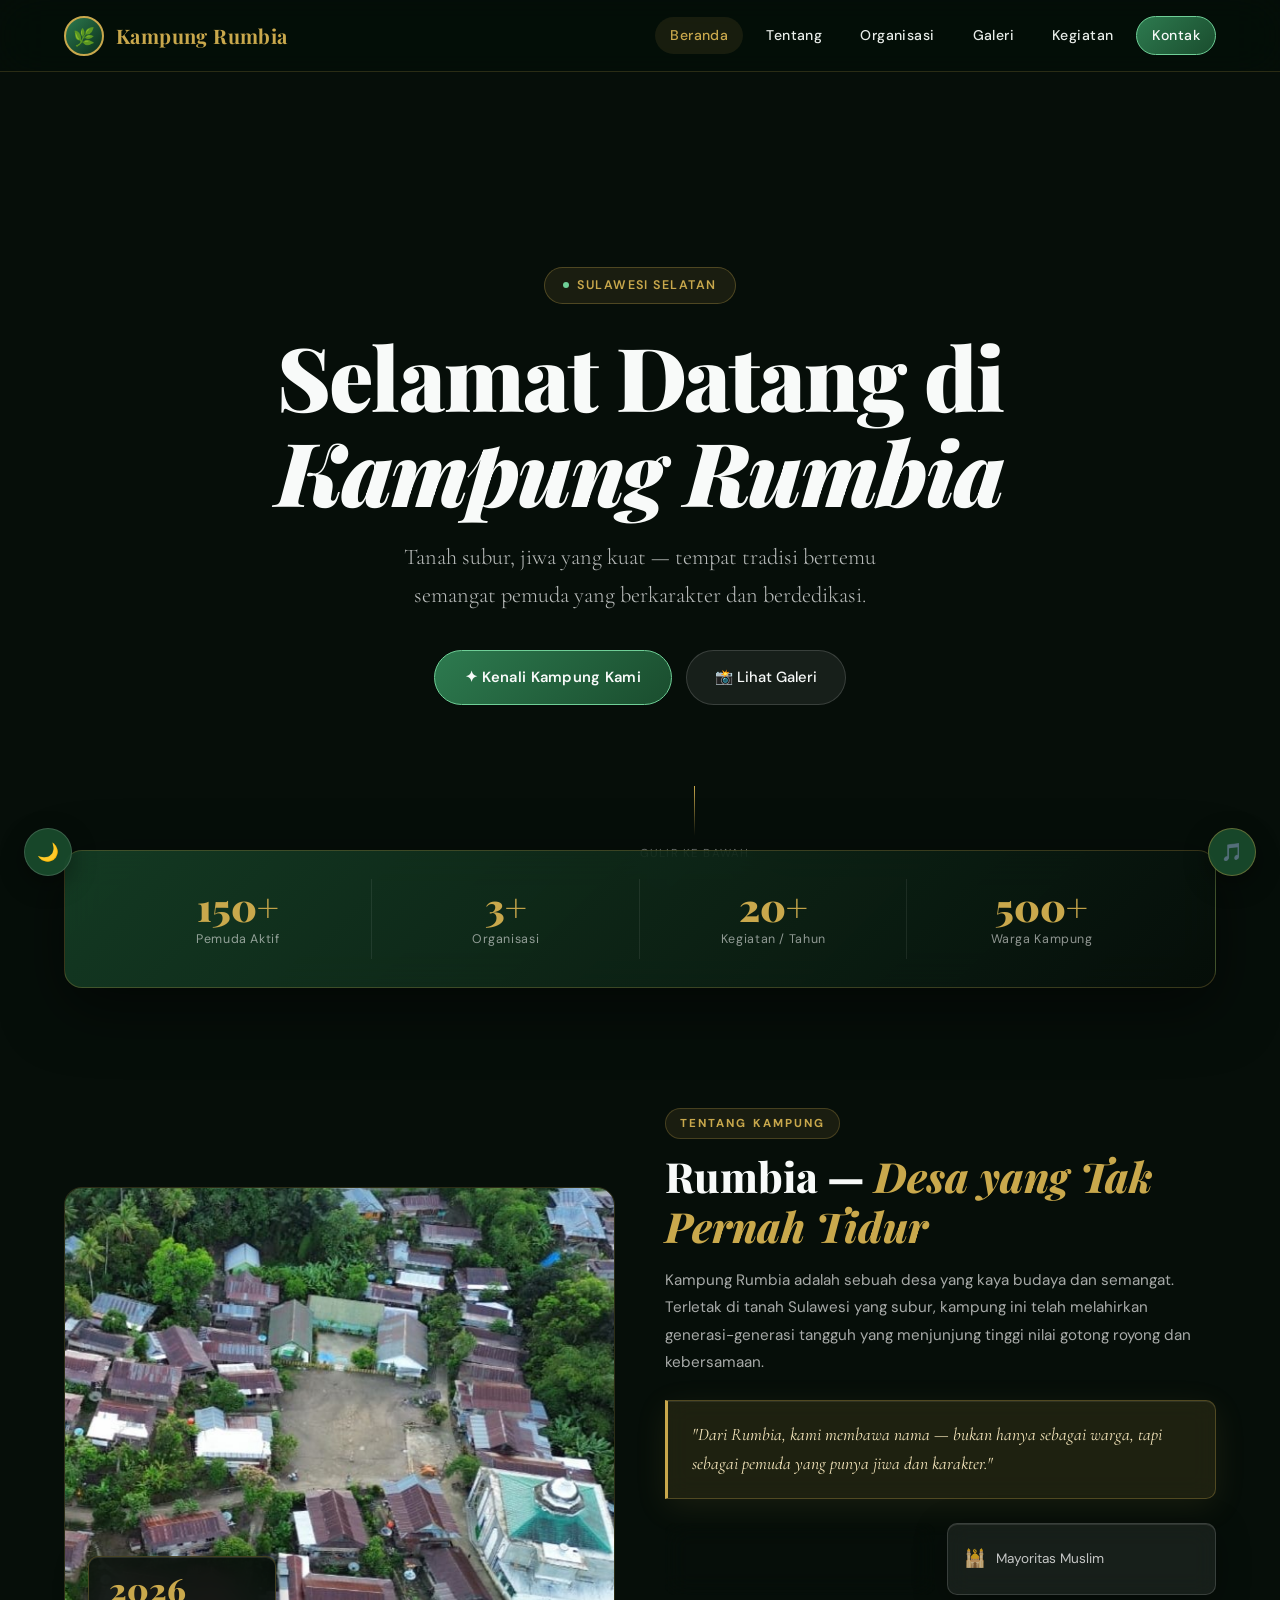
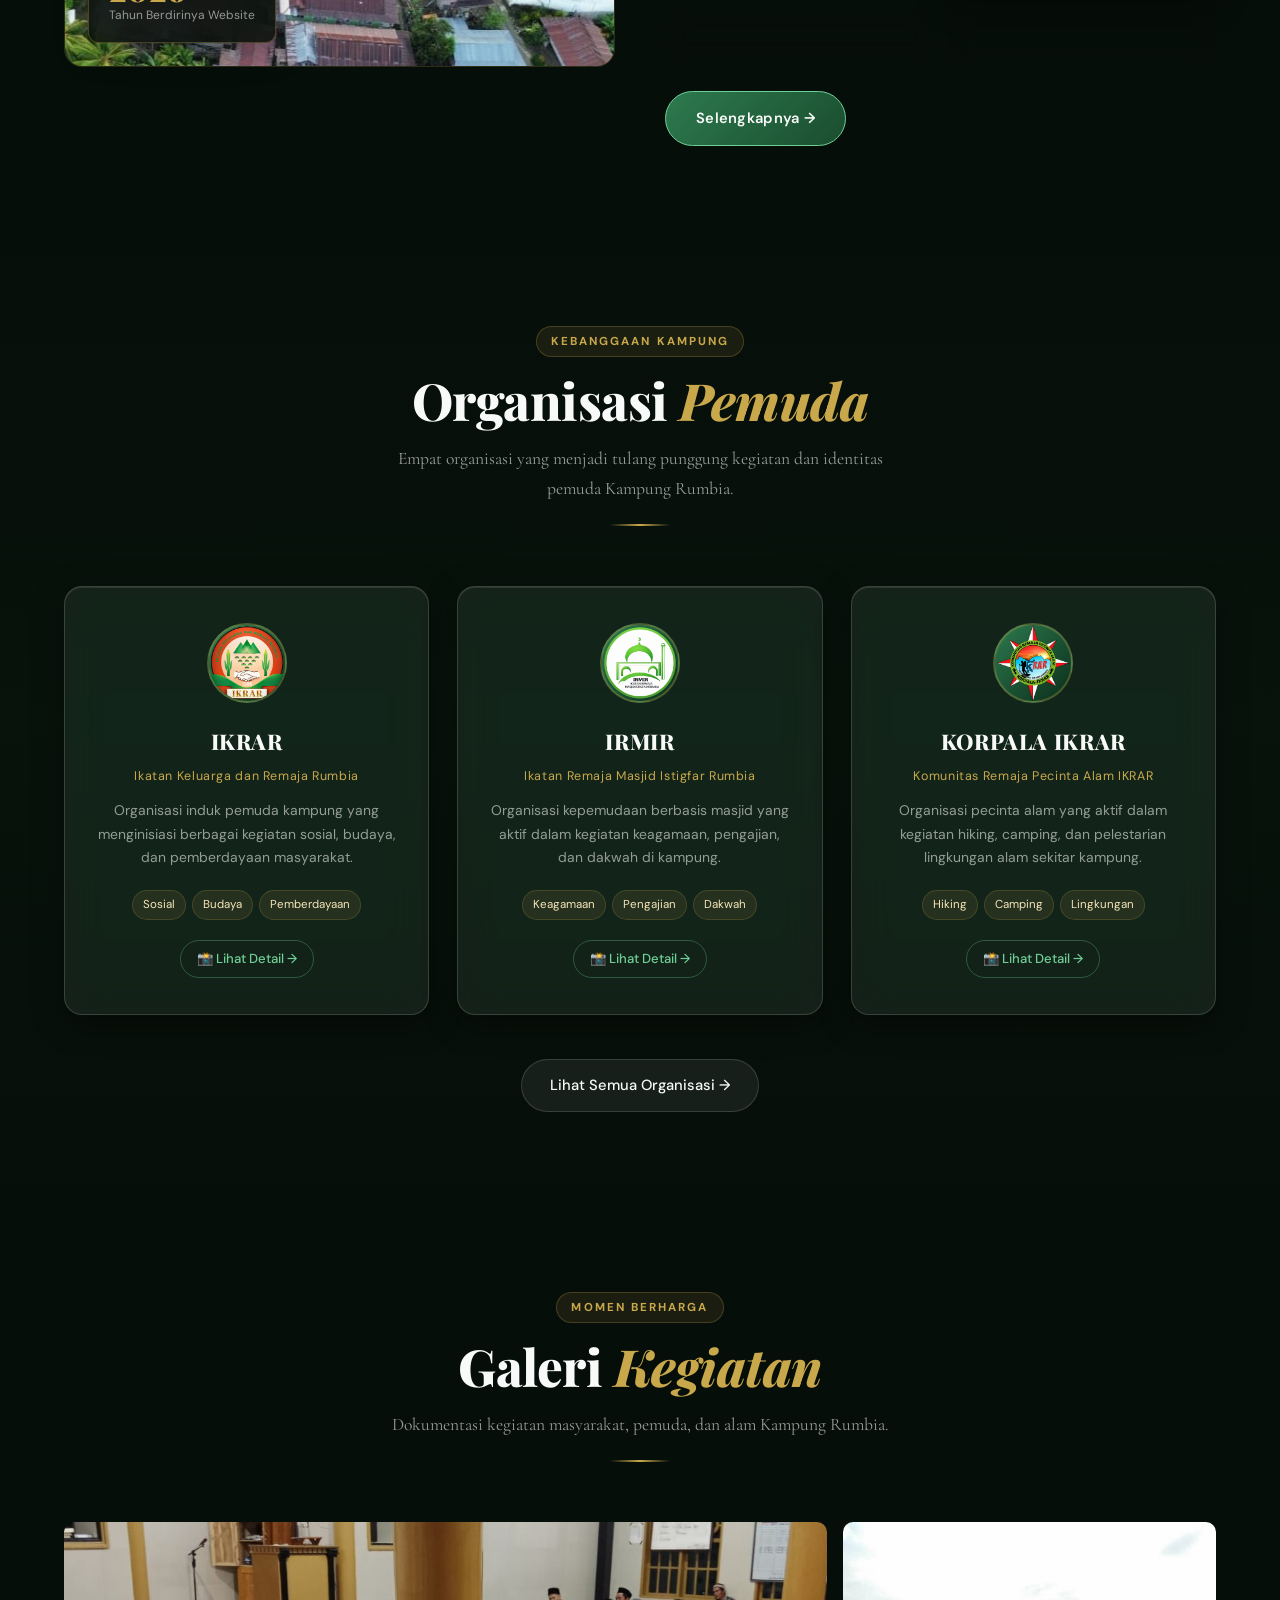
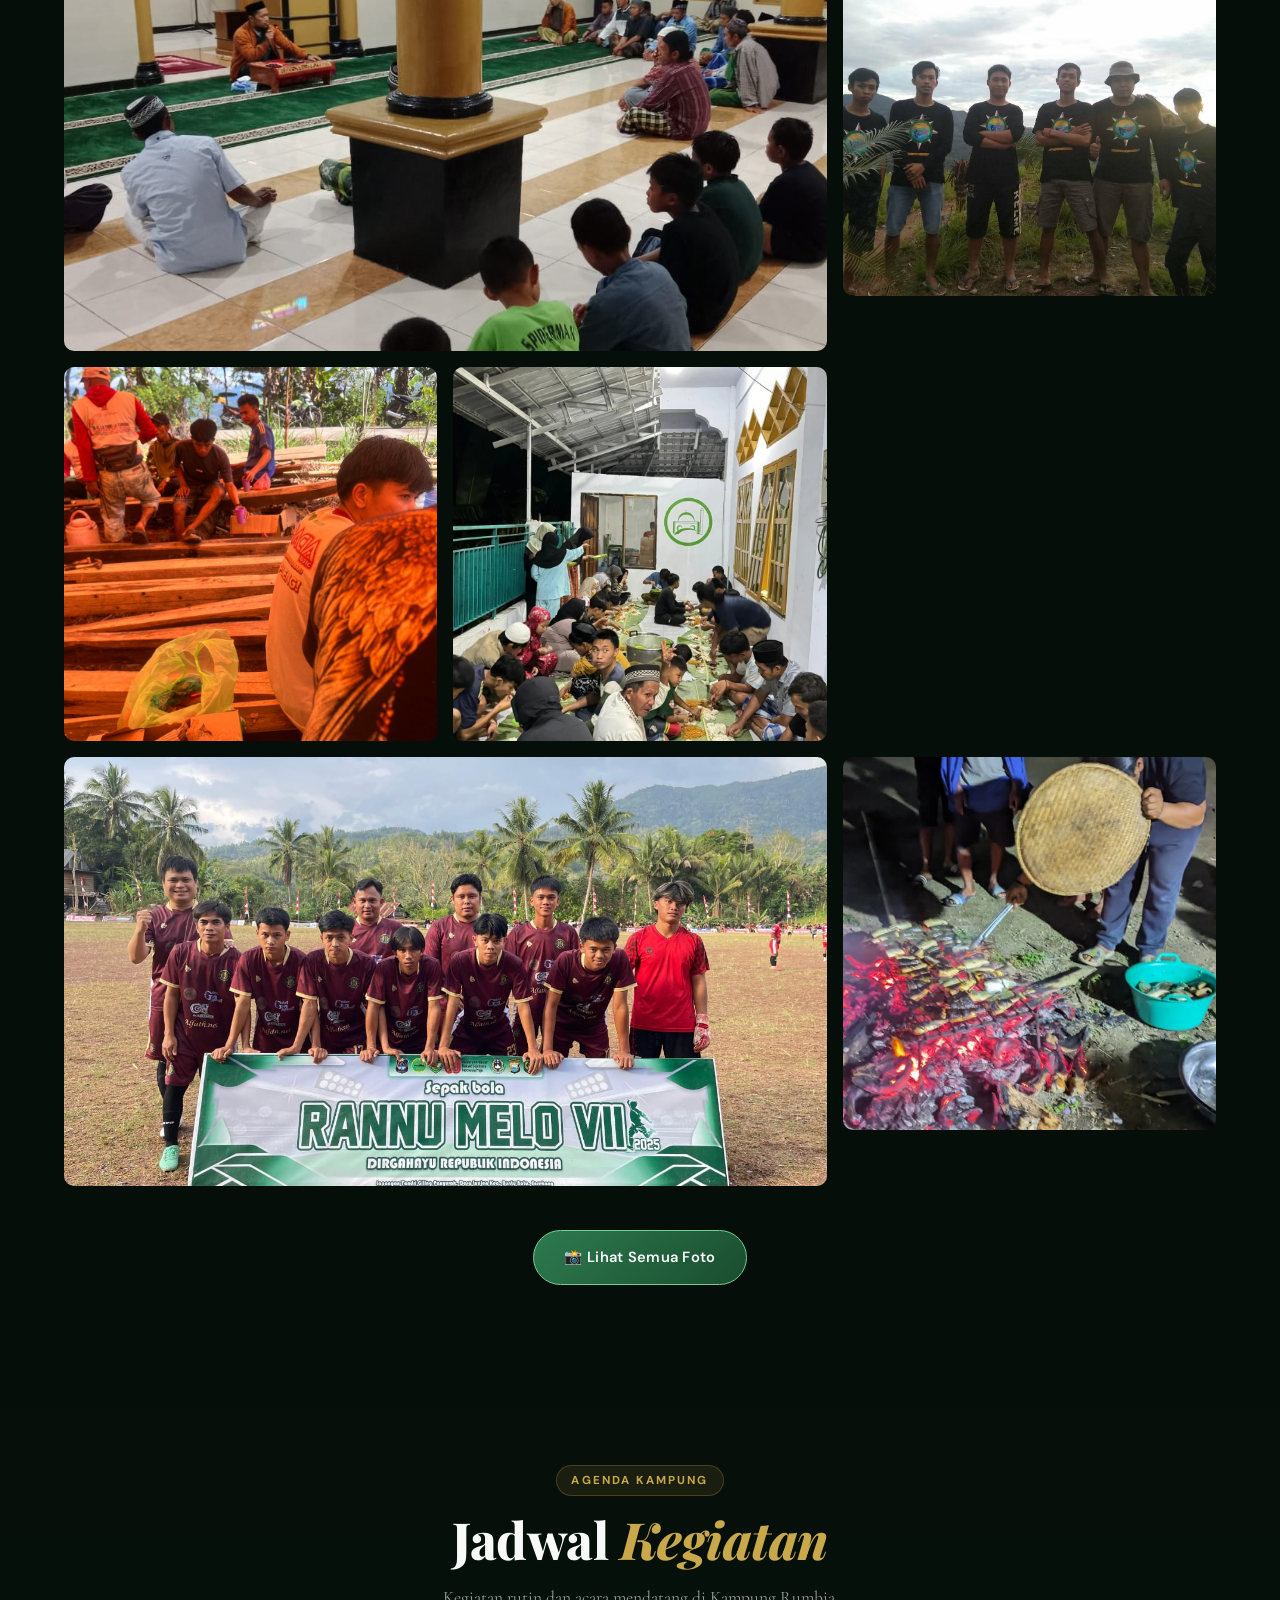
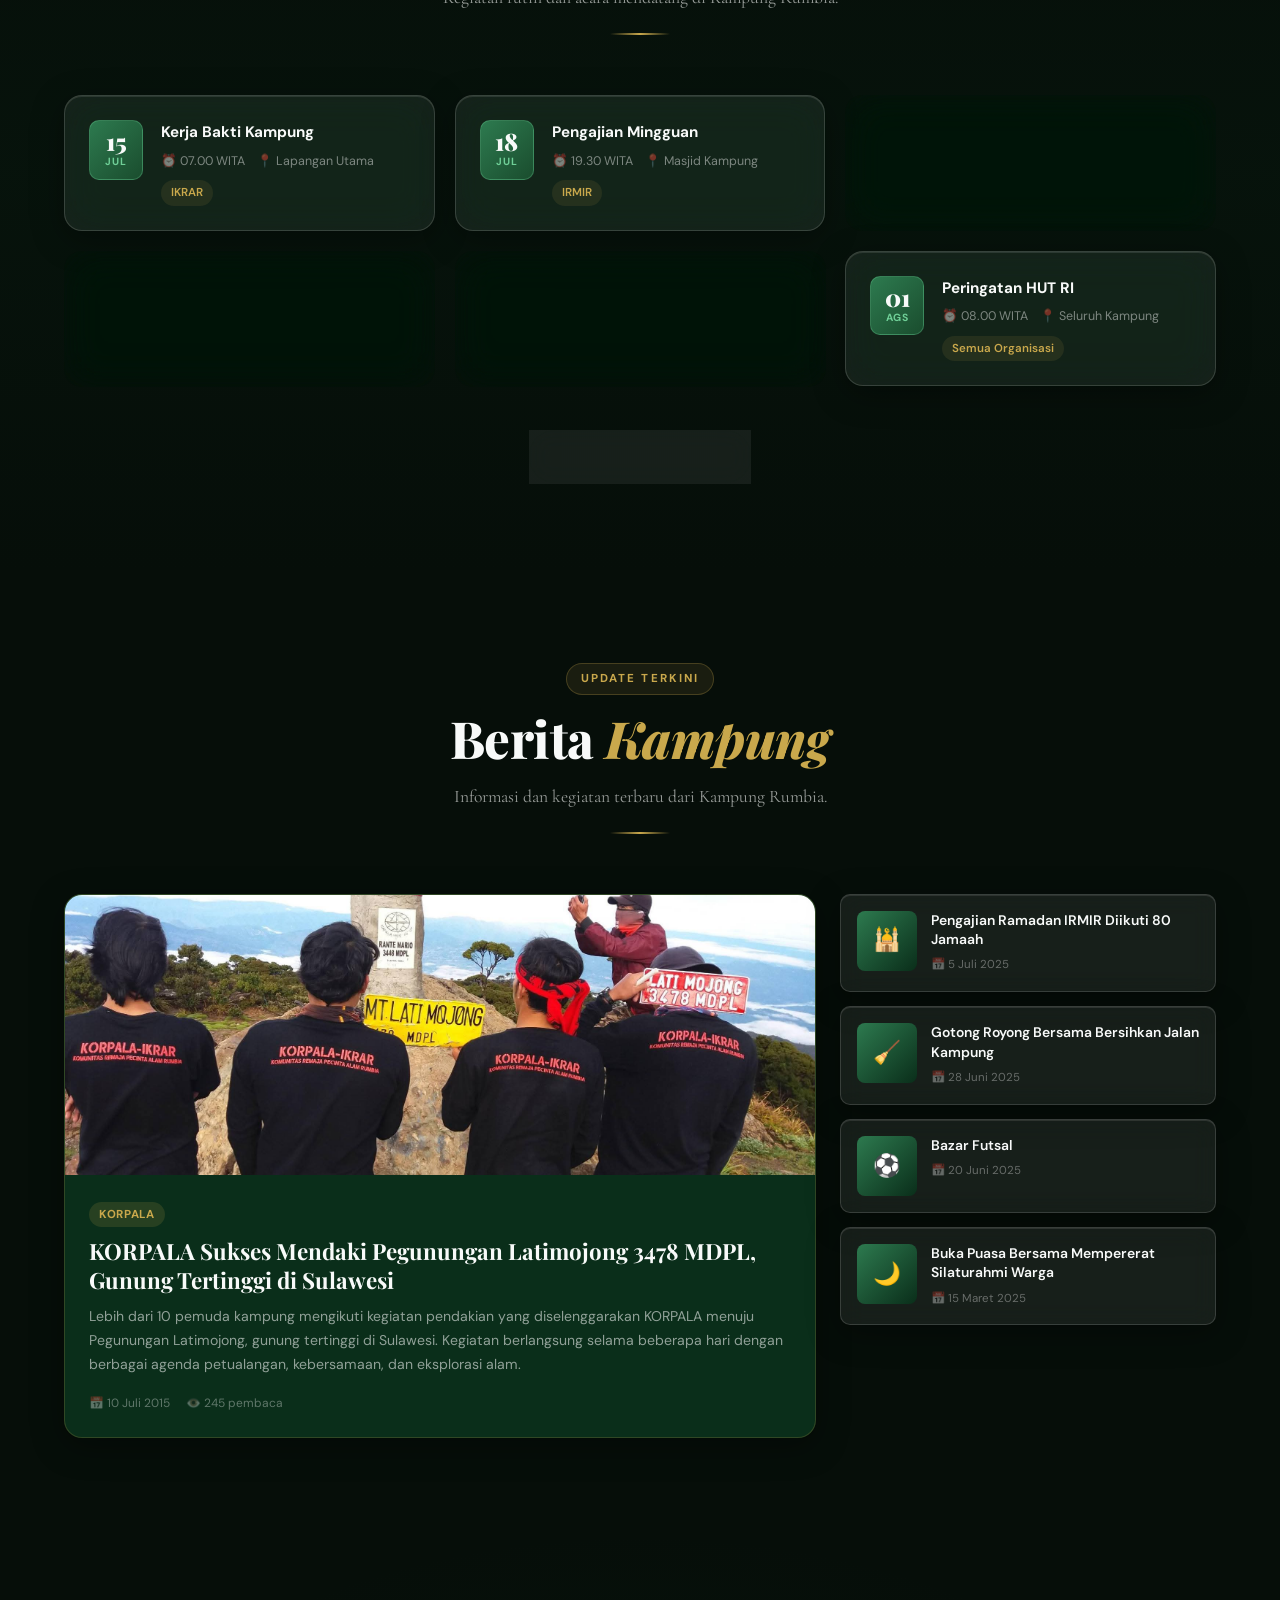
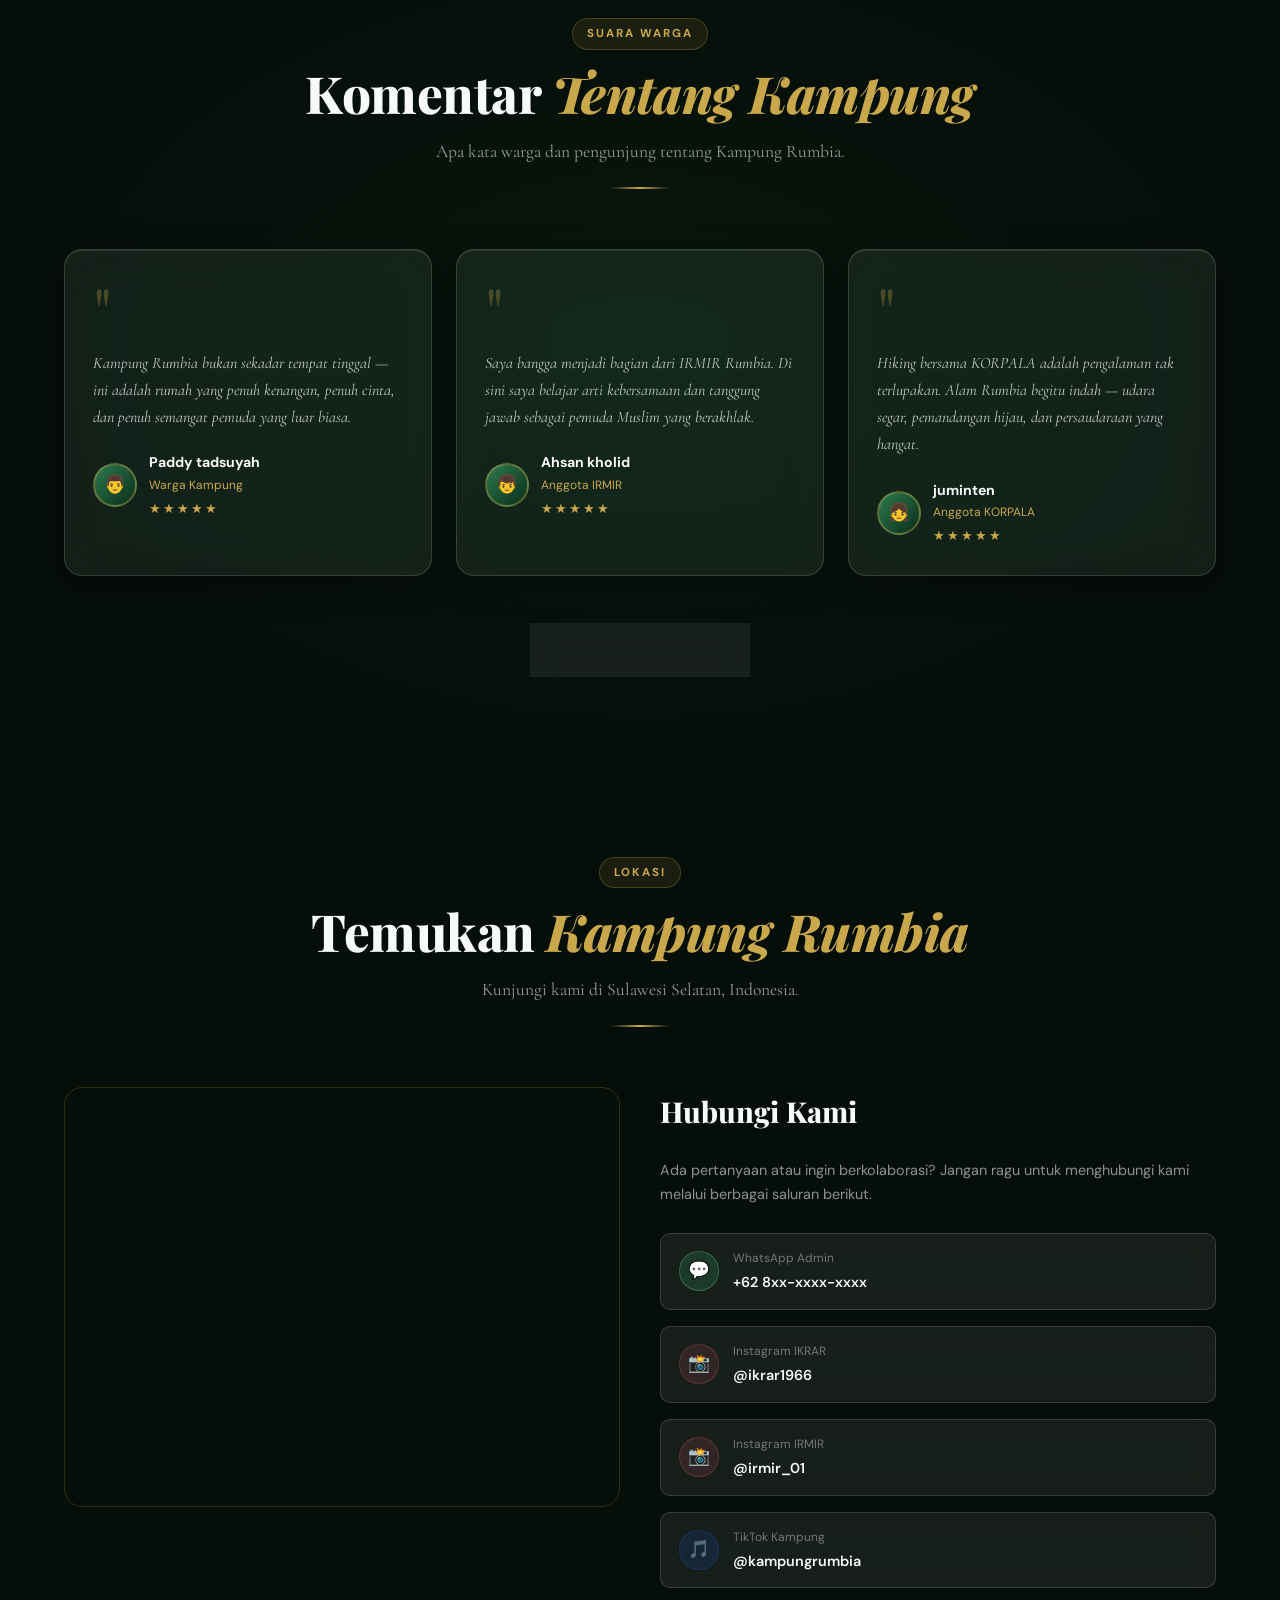
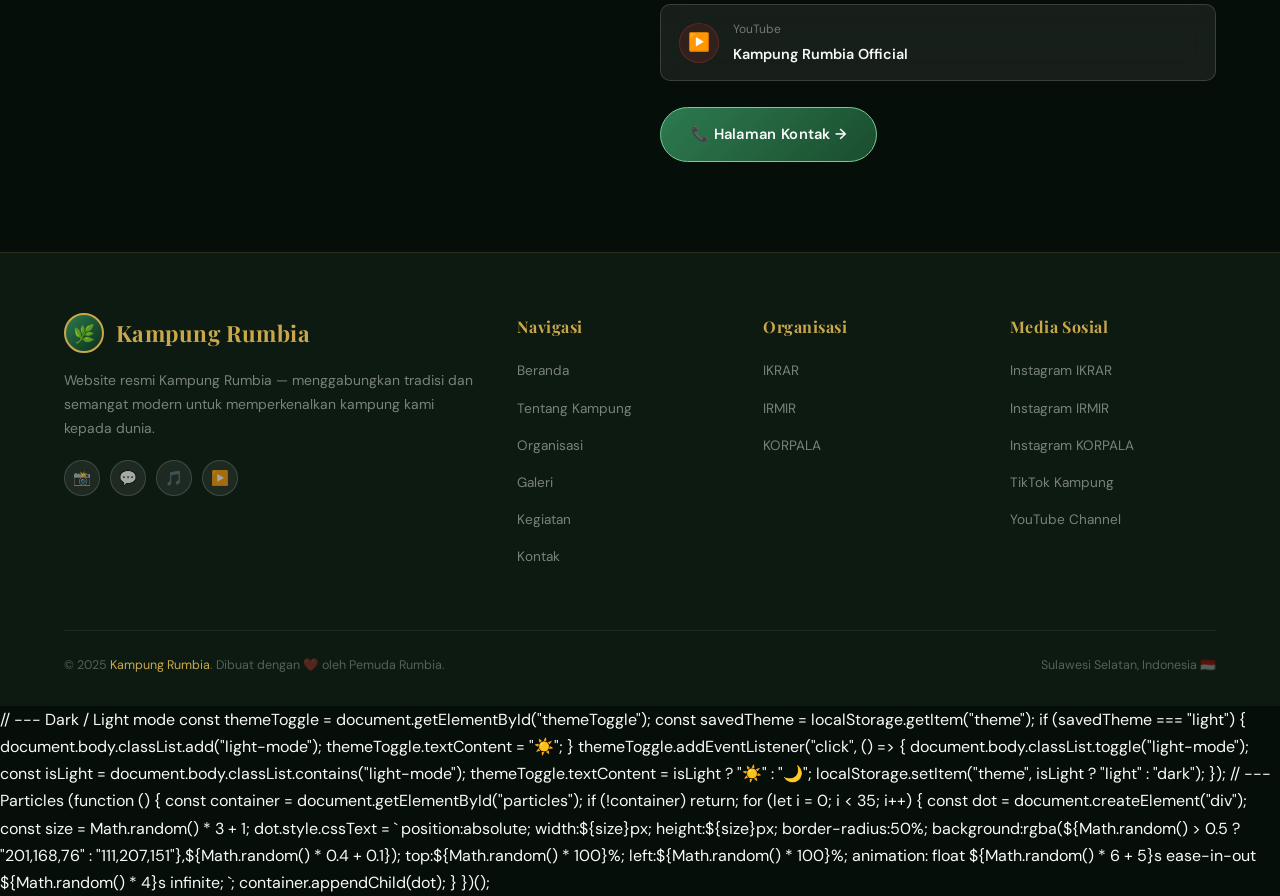
==== index.html @ 7a335ffa "Initial commit" ====
<!doctype html>
<html lang="id">
  <head>
    <meta charset="UTF-8" />
    <meta name="viewport" content="width=device-width, initial-scale=1.0" />
    <title>Kampung Rumbia — Desa Berkarakter, Pemuda Berjiwa</title>
    <meta name="description" content="Website resmi Kampung Rumbia. Mengenal sejarah, budaya, organisasi pemuda dan kegiatan masyarakat Kampung Rumbia." />
    <link rel="stylesheet" href="css/style.css" />
    <link rel="icon" href="assets/logo/favicon.ico" type="image/x-icon" />
  </head>
  <body>
    <!-- ======== NAVBAR ======== -->
    <nav class="navbar" id="navbar">
      <div class="nav-brand">
        <div class="brand-icon">🌿</div>
        <span>Kampung Rumbia</span>
      </div>
      <div class="nav-links">
        <a href="index.html" class="active">Beranda</a>
        <a href="tentang.html">Tentang</a>
        <a href="organisasi.html">Organisasi</a>
        <a href="galeri.html">Galeri</a>
        <a href="kegiatan.html">Kegiatan</a>
        <a href="kontak.html" class="btn-nav">Kontak</a>
      </div>
      <button class="hamburger" id="hamburger" aria-label="Menu"><span></span><span></span><span></span></button>
    </nav>

    <!-- Mobile Drawer -->
    <div class="nav-drawer" id="navDrawer">
      <a href="index.html">🏠 Beranda</a>
      <a href="tentang.html">📖 Tentang Kampung</a>
      <a href="organisasi.html">🤝 Organisasi</a>
      <a href="galeri.html">📸 Galeri</a>
      <a href="kegiatan.html">📅 Kegiatan</a>
      <a href="kontak.html">📞 Kontak</a>
    </div>

    <!-- ======== HERO ======== -->
    <section class="hero" id="hero">
      <div class="hero-video-wrap">
        <!-- Ganti src dengan video drone kampung -->
        <!-- <div style="
      width:100%;height:100%;
      background: linear-gradient(135deg, #0a2e1a 0%, #1a4d2e 30%, #0d1a11 60%, #060e09 100%);
      display:flex;align-items:center;justify-content:center;
      font-size:8rem;
    ">🌿</div> -->
        <video autoplay muted loop playsinline>
          <source src="assets/video/vidi.mp4" type="video/mp4" />
        </video>
      </div>
      <div class="hero-overlay"></div>

      <!-- Particle dots decoration -->
      <div style="position: absolute; inset: 0; z-index: 1; pointer-events: none; overflow: hidden">
        <div id="particles"></div>
      </div>

      <div class="hero-content">
        <div class="hero-badge">
          <span>Sulawesi Selatan</span>
        </div>
        <h1 class="hero-title">Selamat Datang di<br /><em>Kampung Rumbia</em></h1>
        <p class="hero-subtitle">Tanah subur, jiwa yang kuat — tempat tradisi bertemu semangat pemuda yang berkarakter dan berdedikasi.</p>
        <div class="hero-actions">
          <a href="tentang.html" class="btn-primary">✦ Kenali Kampung Kami</a>
          <a href="galeri.html" class="btn-outline">📸 Lihat Galeri</a>
        </div>
      </div>

      <div class="hero-scroll">
        <div class="scroll-line"></div>
        <span>Gulir ke bawah</span>
      </div>
    </section>

    <!-- ======== STATS BAR ======== -->
    <div class="stats-bar reveal">
      <div class="stat-item">
        <div class="stat-num" data-target="150">0</div>
        <div class="stat-label">Pemuda Aktif</div>
      </div>
      <div class="stat-item">
        <div class="stat-num" data-target="3">0</div>
        <div class="stat-label">Organisasi</div>
      </div>
      <div class="stat-item">
        <div class="stat-num" data-target="20">0</div>
        <div class="stat-label">Kegiatan / Tahun</div>
      </div>
      <div class="stat-item">
        <div class="stat-num" data-target="500">0</div>
        <div class="stat-label">Warga Kampung</div>
      </div>
    </div>

    <!-- ======== TENTANG PREVIEW ======== -->
    <section style="padding-top: 120px">
      <div class="about-grid">
        <div class="about-img-wrap reveal-left">
          <!-- <div class="about-img-placeholder">
        🌄
        <span style="font-size:1rem;color:rgba(255,255,255,0.3);">Foto Kampung Rumbia</span>
      </div> -->
          <img src="assets/img/kampong1.jpg" alt="Kampung Rumbia" class="about-img-main" />
          <div class="about-badge-float glass">
            <div class="num">2026</div>
            <div class="lbl">Tahun Berdirinya Website</div>
          </div>
        </div>

        <div class="about-content reveal-right">
          <div class="section-tag about-tag">Tentang Kampung</div>
          <h2 class="about-title">Rumbia — <em>Desa yang Tak Pernah Tidur</em></h2>
          <p class="about-desc">
            Kampung Rumbia adalah sebuah desa yang kaya budaya dan semangat. Terletak di tanah Sulawesi yang subur, kampung ini telah melahirkan generasi-generasi tangguh yang menjunjung tinggi nilai gotong royong dan kebersamaan.
          </p>

          <div class="about-quote glass-gold">
            <blockquote>"Dari Rumbia, kami membawa nama — bukan hanya sebagai warga, tapi sebagai pemuda yang punya jiwa dan karakter."</blockquote>
          </div>

          <div class="about-info-grid">
            <div class="info-chip glass">
              <span class="ic">📍</span>
              <span>Enrekang, Sulawesi Selatan, Indonesia</span>
            </div>
            <div class="info-chip glass">
              <span class="ic">🕌</span>
              <span>Mayoritas Muslim</span>
            </div>
            <div class="info-chip glass">
              <span class="ic">🌳</span>
              <span>Lingkungan Hijau & Asri</span>
            </div>
            <div class="info-chip glass">
              <span class="ic">🤝</span>
              <span>Semangat Gotong Royong</span>
            </div>
          </div>

          <div style="margin-top: 28px">
            <a href="tentang.html" class="btn-primary">Selengkapnya →</a>
          </div>
        </div>
      </div>
    </section>

    <!-- ======== ORGANISASI PREVIEW ======== -->
    <section class="org-section">
      <div class="section-header reveal">
        <div class="section-tag">Kebanggaan Kampung</div>
        <h2 class="section-title">Organisasi <em>Pemuda</em></h2>
        <p class="section-sub">Empat organisasi yang menjadi tulang punggung kegiatan dan identitas pemuda Kampung Rumbia.</p>
        <div class="divider-gold"></div>
      </div>

      <div class="org-grid">
        <div class="org-card glass reveal" style="transition-delay: 0.1s">
          <div class="org-logo">
            <img src="assets/logo/ikrar.png" alt="Logo IKRAR" />
          </div>
          <div class="org-name">IKRAR</div>
          <div class="org-full">Ikatan Keluarga dan Remaja Rumbia</div>
          <p class="org-desc">Organisasi induk pemuda kampung yang menginisiasi berbagai kegiatan sosial, budaya, dan pemberdayaan masyarakat.</p>
          <div class="org-tags">
            <span class="org-tag">Sosial</span>
            <span class="org-tag">Budaya</span>
            <span class="org-tag">Pemberdayaan</span>
          </div>
          <a href="organisasi.html" class="org-social">📸 Lihat Detail →</a>
        </div>

        <div class="org-card glass reveal" style="transition-delay: 0.2s">
          <div class="org-logo">
            <img src="assets/logo/irmir.png" alt="Logo IRMIR" />
          </div>
          <div class="org-name">IRMIR</div>
          <div class="org-full">Ikatan Remaja Masjid Istigfar Rumbia</div>
          <p class="org-desc">Organisasi kepemudaan berbasis masjid yang aktif dalam kegiatan keagamaan, pengajian, dan dakwah di kampung.</p>
          <div class="org-tags">
            <span class="org-tag">Keagamaan</span>
            <span class="org-tag">Pengajian</span>
            <span class="org-tag">Dakwah</span>
          </div>
          <a href="organisasi.html" class="org-social">📸 Lihat Detail →</a>
        </div>

        <div class="org-card glass reveal" style="transition-delay: 0.3s">
          <div class="org-logo">
            <img src="assets/logo/korpala-ikrar.png" alt="Logo KORPALA" />
          </div>
          <div class="org-name">KORPALA IKRAR</div>
          <div class="org-full">Komunitas Remaja Pecinta Alam IKRAR</div>
          <p class="org-desc">Organisasi pecinta alam yang aktif dalam kegiatan hiking, camping, dan pelestarian lingkungan alam sekitar kampung.</p>
          <div class="org-tags">
            <span class="org-tag">Hiking</span>
            <span class="org-tag">Camping</span>
            <span class="org-tag">Lingkungan</span>
          </div>
          <a href="organisasi.html" class="org-social">📸 Lihat Detail →</a>
        </div>
      </div>

      <div style="text-align: center; margin-top: 44px" class="reveal">
        <a href="organisasi.html" class="btn-outline">Lihat Semua Organisasi →</a>
      </div>
    </section>

    <!-- ======== GALERI PREVIEW ======== -->
    <section>
      <div class="section-header reveal">
        <div class="section-tag">Momen Berharga</div>
        <h2 class="section-title">Galeri <em>Kegiatan</em></h2>
        <p class="section-sub">Dokumentasi kegiatan masyarakat, pemuda, dan alam Kampung Rumbia.</p>
        <div class="divider-gold"></div>
      </div>

      <div class="gallery-grid reveal">
        <div class="gallery-item">
          <div class="gallery-placeholder">
            <img src="assets/img/foto4.jpeg" alt="Pengajian Rutin" />
          </div>
          <div class="gallery-overlay"><span class="gallery-caption">📿 Pengajian Rutin</span></div>
        </div>
        <div class="gallery-item">
          <div class="gallery-placeholder">
            <img src="assets/img/c10.jpeg" alt="Pengajian Rutin" />
          </div>
          <div class="gallery-overlay"><span class="gallery-caption">🏔️ Hiking KORPALA</span></div>
        </div>
        <div class="gallery-item">
          <div class="gallery-placeholder">
            <img src="assets/img/ft2.jpeg" alt="Pengajian Rutin" />
          </div>
          <div class="gallery-overlay"><span class="gallery-caption">🧹 Gotong Royong</span></div>
        </div>
        <div class="gallery-item">
          <div class="gallery-placeholder">
            <img src="assets/img/c9.jpeg" alt="Pengajian Rutin" />
          </div>
          <div class="gallery-overlay"><span class="gallery-caption">🌙 Buka Puasa Bersama</span></div>
        </div>
        <div class="gallery-item">
          <div class="gallery-placeholder">
            <img src="assets/img/foto3.jpeg" alt="Pengajian Rutin" />
          </div>
          <div class="gallery-overlay"><span class="gallery-caption">⚽ Turnamen Kampung</span></div>
        </div>
        <div class="gallery-item">
          <div class="gallery-placeholder">
            <img src="assets/img/a1.jpeg" alt="Pengajian Rutin" />
          </div>
          <div class="gallery-overlay"><span class="gallery-caption">🎉 Acara Pemuda</span></div>
        </div>
      </div>

      <div style="text-align: center; margin-top: 44px" class="reveal">
        <a href="galeri.html" class="btn-primary">📸 Lihat Semua Foto</a>
      </div>
    </section>

    <!-- ======== JADWAL KEGIATAN ======== -->
    <section class="schedule-section">
      <div class="section-header reveal">
        <div class="section-tag">Agenda Kampung</div>
        <h2 class="section-title">Jadwal <em>Kegiatan</em></h2>
        <p class="section-sub">Kegiatan rutin dan acara mendatang di Kampung Rumbia.</p>
        <div class="divider-gold"></div>
      </div>

      <div class="schedule-grid">
        <div class="schedule-card glass reveal" style="transition-delay: 0.1s">
          <div class="sched-date">
            <div class="sched-day">15</div>
            <div class="sched-month">Jul</div>
          </div>
          <div class="sched-info">
            <div class="sched-title">Kerja Bakti Kampung</div>
            <div class="sched-meta">
              <span>⏰ 07.00 WITA</span>
              <span>📍 Lapangan Utama</span>
            </div>
            <span class="sched-org">IKRAR</span>
          </div>
        </div>

        <div class="schedule-card glass reveal" style="transition-delay: 0.15s">
          <div class="sched-date">
            <div class="sched-day">18</div>
            <div class="sched-month">Jul</div>
          </div>
          <div class="sched-info">
            <div class="sched-title">Pengajian Mingguan</div>
            <div class="sched-meta">
              <span>⏰ 19.30 WITA</span>
              <span>📍 Masjid Kampung</span>
            </div>
            <span class="sched-org">IRMIR</span>
          </div>
        </div>

        <div class="schedule-card glass reveal" style="transition-delay: 0.2s">
          <div class="sched-date">
            <div class="sched-day">20</div>
            <div class="sched-month">Jul</div>
          </div>
          <div class="sched-info">
            <div class="sched-title">Camping & Hiking</div>
            <div class="sched-meta">
              <span>⏰ 06.00 WITA</span>
              <span>📍 Bukit Rumbia</span>
            </div>
            <span class="sched-org">KORPALA</span>
          </div>
        </div>

        <div class="schedule-card glass reveal" style="transition-delay: 0.25s">
          <div class="sched-date">
            <div class="sched-day">25</div>
            <div class="sched-month">Jul</div>
          </div>
          <div class="sched-info">
            <div class="sched-title">Rapat Pemuda Bulanan</div>
            <div class="sched-meta">
              <span>⏰ 20.00 WITA</span>
              <span>📍 Sekretariat IKRAR</span>
            </div>
            <span class="sched-org">IKRAR</span>
          </div>
        </div>

        <div class="schedule-card glass reveal" style="transition-delay: 0.3s">
          <div class="sched-date">
            <div class="sched-day">28</div>
            <div class="sched-month">Jul</div>
          </div>
          <div class="sched-info">
            <div class="sched-title">Turnamen Futsal Kampung</div>
            <div class="sched-meta">
              <span>⏰ 15.00 WITA</span>
              <span>📍 Lapangan Futsal</span>
            </div>
            <span class="sched-org">IKRAR</span>
          </div>
        </div>

        <div class="schedule-card glass reveal" style="transition-delay: 0.35s">
          <div class="sched-date">
            <div class="sched-day">01</div>
            <div class="sched-month">Ags</div>
          </div>
          <div class="sched-info">
            <div class="sched-title">Peringatan HUT RI</div>
            <div class="sched-meta">
              <span>⏰ 08.00 WITA</span>
              <span>📍 Seluruh Kampung</span>
            </div>
            <span class="sched-org">Semua Organisasi</span>
          </div>
        </div>
      </div>

      <div style="text-align: center; margin-top: 44px" class="reveal">
        <a href="kegiatan.html" class="btn-outline">Lihat Jadwal Lengkap →</a>
      </div>
    </section>

    <!-- ======== BERITA KAMPUNG ======== -->
    <section>
      <div class="section-header reveal">
        <div class="section-tag">Update Terkini</div>
        <h2 class="section-title">Berita <em>Kampung</em></h2>
        <p class="section-sub">Informasi dan kegiatan terbaru dari Kampung Rumbia.</p>
        <div class="divider-gold"></div>
      </div>

      <div class="news-grid reveal">
        <div class="news-featured glass">
          <div class="news-featured-img">
            <img src="assets/img/c7.jpeg" alt="Camping KORPALA" />
          </div>
          <div class="news-featured-body">
            <span class="news-tag">KORPALA</span>
            <h3 class="news-title">KORPALA Sukses Mendaki Pegunungan Latimojong 3478 MDPL, Gunung Tertinggi di Sulawesi</h3>
            <p class="news-excerpt">
              Lebih dari 10 pemuda kampung mengikuti kegiatan pendakian yang diselenggarakan KORPALA menuju Pegunungan Latimojong, gunung tertinggi di Sulawesi. Kegiatan berlangsung selama beberapa hari dengan berbagai agenda petualangan,
              kebersamaan, dan eksplorasi alam.
            </p>
            <div class="news-meta">
              <span>📅 10 Juli 2015</span>
              <span>👁️ 245 pembaca</span>
            </div>
          </div>
        </div>

        <div class="news-list">
          <div class="news-mini glass">
            <div class="news-mini-thumb">🕌</div>
            <div>
              <div class="news-mini-title">Pengajian Ramadan IRMIR Diikuti 80 Jamaah</div>
              <div class="news-mini-date">📅 5 Juli 2025</div>
            </div>
          </div>
          <div class="news-mini glass">
            <div class="news-mini-thumb">🧹</div>
            <div>
              <div class="news-mini-title">Gotong Royong Bersama Bersihkan Jalan Kampung</div>
              <div class="news-mini-date">📅 28 Juni 2025</div>
            </div>
          </div>
          <div class="news-mini glass">
            <div class="news-mini-thumb">⚽</div>
            <div>
              <div class="news-mini-title">Bazar Futsal</div>
              <div class="news-mini-date">📅 20 Juni 2025</div>
            </div>
          </div>
          <div class="news-mini glass">
            <div class="news-mini-thumb">🌙</div>
            <div>
              <div class="news-mini-title">Buka Puasa Bersama Mempererat Silaturahmi Warga</div>
              <div class="news-mini-date">📅 15 Maret 2025</div>
            </div>
          </div>
        </div>
      </div>
    </section>

    <!-- ======== TESTIMONI ======== -->
    <section class="testi-section">
      <div class="section-header reveal">
        <div class="section-tag">Suara Warga</div>
        <h2 class="section-title">Komentar <em>Tentang Kampung</em></h2>
        <p class="section-sub">Apa kata warga dan pengunjung tentang Kampung Rumbia.</p>
        <div class="divider-gold"></div>
      </div>

      <div class="testi-grid">
        <div class="testi-card glass reveal" style="transition-delay: 0.1s">
          <div class="testi-quote-icon">"</div>
          <p class="testi-text">Kampung Rumbia bukan sekadar tempat tinggal — ini adalah rumah yang penuh kenangan, penuh cinta, dan penuh semangat pemuda yang luar biasa.</p>
          <div class="testi-author">
            <div class="testi-avatar">👨</div>
            <div>
              <div class="testi-name">Paddy tadsuyah</div>
              <div class="testi-role">Warga Kampung</div>
              <div class="testi-stars">★★★★★</div>
            </div>
          </div>
        </div>

        <div class="testi-card glass reveal" style="transition-delay: 0.2s">
          <div class="testi-quote-icon">"</div>
          <p class="testi-text">Saya bangga menjadi bagian dari IRMIR Rumbia. Di sini saya belajar arti kebersamaan dan tanggung jawab sebagai pemuda Muslim yang berakhlak.</p>
          <div class="testi-author">
            <div class="testi-avatar">👦</div>
            <div>
              <div class="testi-name">Ahsan kholid</div>
              <div class="testi-role">Anggota IRMIR</div>
              <div class="testi-stars">★★★★★</div>
            </div>
          </div>
        </div>

        <div class="testi-card glass reveal" style="transition-delay: 0.3s">
          <div class="testi-quote-icon">"</div>
          <p class="testi-text">Hiking bersama KORPALA adalah pengalaman tak terlupakan. Alam Rumbia begitu indah — udara segar, pemandangan hijau, dan persaudaraan yang hangat.</p>
          <div class="testi-author">
            <div class="testi-avatar">👧</div>
            <div>
              <div class="testi-name">juminten</div>
              <div class="testi-role">Anggota KORPALA</div>
              <div class="testi-stars">★★★★★</div>
            </div>
          </div>
        </div>
      </div>

      <div class="testi-add reveal">
        <a href="kontak.html" class="btn-outline">✍️ Tulis Komentarmu →</a>
      </div>
    </section>

    <!-- ======== PETA LOKASI ======== -->
    <section>
      <div class="section-header reveal">
        <div class="section-tag">Lokasi</div>
        <h2 class="section-title">Temukan <em>Kampung Rumbia</em></h2>
        <p class="section-sub">Kunjungi kami di Sulawesi Selatan, Indonesia.</p>
        <div class="divider-gold"></div>
      </div>

      <div class="contact-grid reveal">
        <div class="map-wrap">
          <!-- Ganti src dengan koordinat Kampung Rumbia yang sebenarnya -->
          <iframe
            src="https://www.google.com/maps/embed?pb=!1m18!1m12!1m3!1d3982.6725040669335!2d119.86934417351863!3d-3.4296660417224283!2m3!1f0!2f0!3f0!3m2!1i1024!2i768!4f13.1!3m3!1m2!1s0x2d9413d1bc56a777%3A0xe78dd98036eac635!2sLapangan%20Sepak%20Bola%20Rumbia!5e0!3m2!1sen!2sid!4v1778855188498!5m2!1sen!2sid"
            width="600"
            height="450"
            style="border: 0"
            allowfullscreen=""
            loading="lazy"
            referrerpolicy="no-referrer-when-downgrade"
          ></iframe>
        </div>

        <div class="contact-info">
          <h3 class="contact-title">Hubungi Kami</h3>
          <p class="contact-desc">Ada pertanyaan atau ingin berkolaborasi? Jangan ragu untuk menghubungi kami melalui berbagai saluran berikut.</p>

          <a href="https://wa.me/628xxxxxxxxx" class="contact-item" target="_blank">
            <div class="contact-ic ic-green">💬</div>
            <div>
              <div class="contact-label">WhatsApp Admin</div>
              <div class="contact-val">+62 8xx-xxxx-xxxx</div>
            </div>
          </a>

          <a href="https://instagram.com/ikrar1966" class="contact-item" target="_blank">
            <div class="contact-ic ic-pink">📸</div>
            <div>
              <div class="contact-label">Instagram IKRAR</div>
              <div class="contact-val">@ikrar1966</div>
            </div>
          </a>

          <a href="https://instagram.com/irmir_01" class="contact-item" target="_blank">
            <div class="contact-ic ic-pink">📸</div>
            <div>
              <div class="contact-label">Instagram IRMIR</div>
              <div class="contact-val">@irmir_01</div>
            </div>
          </a>

          <a href="https://www.tiktok.com/@kampungrumbia" class="contact-item" target="_blank">
            <div class="contact-ic ic-blue">🎵</div>
            <div>
              <div class="contact-label">TikTok Kampung</div>
              <div class="contact-val">@kampungrumbia</div>
            </div>
          </a>

          <a href="https://youtube.com/@kampungrumbia" class="contact-item" target="_blank">
            <div class="contact-ic ic-red">▶️</div>
            <div>
              <div class="contact-label">YouTube</div>
              <div class="contact-val">Kampung Rumbia Official</div>
            </div>
          </a>

          <div style="margin-top: 10px">
            <a href="kontak.html" class="btn-primary" style="display: inline-flex">📞 Halaman Kontak →</a>
          </div>
        </div>
      </div>
    </section>

    <!-- ======== FOOTER ======== -->
    <footer class="footer">
      <div class="footer-grid">
        <div class="footer-brand">
          <div class="nav-brand" style="margin-bottom: 16px">
            <div class="brand-icon">🌿</div>
            <span>Kampung Rumbia</span>
          </div>
          <p class="footer-desc">Website resmi Kampung Rumbia — menggabungkan tradisi dan semangat modern untuk memperkenalkan kampung kami kepada dunia.</p>
          <div class="footer-socials">
            <a class="footer-social-ic" href="https://instagram.com/ikrar_rumbia" target="_blank" title="Instagram">📸</a>
            <a class="footer-social-ic" href="https://wa.me/628xxxxxxxxx" target="_blank" title="WhatsApp">💬</a>
            <a class="footer-social-ic" href="https://www.tiktok.com/@kampungrumbia" target="_blank" title="TikTok">🎵</a>
            <a class="footer-social-ic" href="https://youtube.com/@kampungrumbia" target="_blank" title="YouTube">▶️</a>
          </div>
        </div>

        <div class="footer-col">
          <h4>Navigasi</h4>
          <ul>
            <li><a href="index.html">Beranda</a></li>
            <li><a href="tentang.html">Tentang Kampung</a></li>
            <li><a href="organisasi.html">Organisasi</a></li>
            <li><a href="galeri.html">Galeri</a></li>
            <li><a href="kegiatan.html">Kegiatan</a></li>
            <li><a href="kontak.html">Kontak</a></li>
          </ul>
        </div>

        <div class="footer-col">
          <h4>Organisasi</h4>
          <ul>
            <li><a href="organisasi.html#ikrar">IKRAR</a></li>
            <li><a href="organisasi.html#irmir">IRMIR</a></li>
            <li><a href="organisasi.html#korpala">KORPALA</a></li>
          </ul>
        </div>

        <div class="footer-col">
          <h4>Media Sosial</h4>
          <ul>
            <li><a href="https://instagram.com/ikrar_rumbia" target="_blank">Instagram IKRAR</a></li>
            <li><a href="https://instagram.com/irmir_rumbia" target="_blank">Instagram IRMIR</a></li>
            <li><a href="https://instagram.com/korpala_rumbia" target="_blank">Instagram KORPALA</a></li>
            <li><a href="https://www.tiktok.com/@kampungrumbia" target="_blank">TikTok Kampung</a></li>
            <li><a href="https://youtube.com/@kampungrumbia" target="_blank">YouTube Channel</a></li>
          </ul>
        </div>
      </div>

      <div class="footer-bottom">
        <p class="footer-copy">© 2025 <span>Kampung Rumbia</span>. Dibuat dengan ❤️ oleh Pemuda Rumbia.</p>
        <p class="footer-copy">Sulawesi Selatan, Indonesia 🇮🇩</p>
      </div>
    </footer>

    <!-- ======== MUSIK PLAYER ======== -->
    <div class="music-player">
      <button class="music-btn" id="musicBtn" title="Musik Latar">🎵</button>
      <audio id="bgMusic" loop>
        <source src="assets/video/lagu-rumbia.mp3" type="audio/mpeg" />
      </audio>
    </div>

    <!-- ======== DARK MODE TOGGLE ======== -->
    <button class="theme-toggle" id="themeToggle" title="Ganti Tema">🌙</button>

    <!-- ======== SCRIPTS ======== -->
    <script>
      // --- Navbar scroll effect
      const navbar = document.getElementById("navbar");
      window.addEventListener("scroll", () => {
        navbar.classList.toggle("scrolled", window.scrollY > 60);
      });

      // --- Hamburger
      const hamburger = document.getElementById("hamburger");
      const navDrawer = document.getElementById("navDrawer");
      let menuOpen = false;
      function openMenu() {
        menuOpen = true;
        navDrawer.classList.add("open");
        hamburger.classList.add("open");
      }
      function closeMenu() {
        menuOpen = false;
        navDrawer.classList.remove("open");
        hamburger.classList.remove("open");
      }
      hamburger.addEventListener("click", (e) => {
        e.stopPropagation();
        menuOpen ? closeMenu() : openMenu();
      });
      document.addEventListener("click", (e) => {
        if (menuOpen && !navDrawer.contains(e.target) && !hamburger.contains(e.target)) closeMenu();
      });

      // Close drawer on link click
      navDrawer.querySelectorAll("a").forEach((a) => {
        a.addEventListener("click", closeMenu);
      });

      // --- Scroll reveal
      const reveals = document.querySelectorAll(".reveal, .reveal-left, .reveal-right");
      const observer = new IntersectionObserver(
        (entries) => {
          entries.forEach((e) => {
            if (e.isIntersecting) {
              e.target.classList.add("visible");
            }
          });
        },
        { threshold: 0.12 },
      );
      reveals.forEach((el) => observer.observe(el));

      // --- Counter animation
      function animateCount(el, target) {
        let current = 0;
        const step = Math.ceil(target / 60);
        const suffix = el.dataset.suffix || "+";
        const timer = setInterval(() => {
          current = Math.min(current + step, target);
          el.textContent = current + suffix;
          if (current >= target) clearInterval(timer);
        }, 25);
      }

      const statNums = document.querySelectorAll(".stat-num[data-target]");
      const statsObserver = new IntersectionObserver(
        (entries) => {
          entries.forEach((e) => {
            if (e.isIntersecting) {
              animateCount(e.target, parseInt(e.target.dataset.target));
              statsObserver.unobserve(e.target);
            }
          });
        },
        { threshold: 0.5 },
      );
      statNums.forEach((el) => statsObserver.observe(el));

      // --- Music player
      const musicBtn = document.getElementById("musicBtn");
      const bgMusic = document.getElementById("bgMusic");

      let playing = false;

      musicBtn.addEventListener("click", () => {

        if (playing) {
          bgMusic.pause();
          musicBtn.textContent = "🎵";
          musicBtn.classList.remove("playing");
        } else {

          bgMusic.play()
            .then(() => {
              musicBtn.textContent = "🔊";
              musicBtn.classList.add("playing");
            })
            .catch((err) => {
              console.log("Audio gagal diputar:", err);
            });

        }

        playing = !playing;
      });
      </script>

      // --- Dark / Light mode
      const themeToggle = document.getElementById("themeToggle");
      const savedTheme = localStorage.getItem("theme");
      if (savedTheme === "light") {
        document.body.classList.add("light-mode");
        themeToggle.textContent = "☀️";
      }

      themeToggle.addEventListener("click", () => {
        document.body.classList.toggle("light-mode");
        const isLight = document.body.classList.contains("light-mode");
        themeToggle.textContent = isLight ? "☀️" : "🌙";
        localStorage.setItem("theme", isLight ? "light" : "dark");
      });

      // --- Particles
      (function () {
        const container = document.getElementById("particles");
        if (!container) return;
        for (let i = 0; i < 35; i++) {
          const dot = document.createElement("div");
          const size = Math.random() * 3 + 1;
          dot.style.cssText = `
      position:absolute;
      width:${size}px; height:${size}px;
      border-radius:50%;
      background:rgba(${Math.random() > 0.5 ? "201,168,76" : "111,207,151"},${Math.random() * 0.4 + 0.1});
      top:${Math.random() * 100}%;
      left:${Math.random() * 100}%;
      animation: float ${Math.random() * 6 + 5}s ease-in-out ${Math.random() * 4}s infinite;
    `;
          container.appendChild(dot);
        }
      })();
    </script>
  </body>
</html>
---- css/style.css ----
/* ============================================
   KAMPUNG RUMBIA — Global Stylesheet
   Theme: Glass Morphism | Hijau Daun | Emas | Hitam
   ============================================ */

@import url('https://fonts.googleapis.com/css2?family=Playfair+Display:ital,wght@0,400;0,700;0,900;1,400&family=DM+Sans:wght@300;400;500;600&family=Cormorant+Garamond:wght@300;400;600&display=swap');

/* ---- CSS Variables ---- */
:root {
  --green-deep:    #0a2e1a;
  --green-forest:  #1a4d2e;
  --green-leaf:    #2d7a4f;
  --green-light:   #4caf78;
  --green-glow:    #6fcf97;
  --gold:          #c9a84c;
  --gold-light:    #e8c97a;
  --gold-pale:     #f5e6bb;
  --white:         #f8faf9;
  --white-off:     #e8ede9;
  --black:         #060e09;
  --black-soft:    #0d1a11;
  --glass-bg:      rgba(255,255,255,0.07);
  --glass-border:  rgba(255,255,255,0.15);
  --glass-shadow:  rgba(0,0,0,0.35);
  --glass-blur:    blur(20px) saturate(180%);
  --glass-bg-dark: rgba(10, 46, 26, 0.55);
  --gold-glass:    rgba(201,168,76,0.12);

  --font-display: 'Playfair Display', serif;
  --font-body:    'DM Sans', sans-serif;
  --font-elegant: 'Cormorant Garamond', serif;

  --nav-h: 72px;
  --radius: 18px;
  --radius-sm: 10px;
  --transition: 0.4s cubic-bezier(0.25, 0.46, 0.45, 0.94);
}

/* ---- Reset & Base ---- */
*, *::before, *::after { box-sizing: border-box; margin: 0; padding: 0; }

html {
  scroll-behavior: smooth;
  font-size: 16px;
}

body {
  font-family: var(--font-body);
  background: var(--black);
  color: var(--white);
  overflow-x: hidden;
  line-height: 1.7;
}

img { max-width: 100%; display: block; }
a  { text-decoration: none; color: inherit; }
ul { list-style: none; }

/* ============================================
   SCROLLBAR
   ============================================ */
::-webkit-scrollbar { width: 5px; }
::-webkit-scrollbar-track { background: var(--black); }
::-webkit-scrollbar-thumb { background: var(--green-leaf); border-radius: 99px; }

/* ============================================
   GLASS CARD UTILITY
   ============================================ */
.glass {
  background: var(--glass-bg);
  backdrop-filter: var(--glass-blur);
  -webkit-backdrop-filter: var(--glass-blur);
  border: 1px solid var(--glass-border);
  border-radius: var(--radius);
  box-shadow: 0 8px 32px var(--glass-shadow), inset 0 1px 0 rgba(255,255,255,0.1);
}

.glass-gold {
  background: var(--gold-glass);
  backdrop-filter: var(--glass-blur);
  -webkit-backdrop-filter: var(--glass-blur);
  border: 1px solid rgba(201,168,76,0.3);
  border-radius: var(--radius);
  box-shadow: 0 8px 32px rgba(201,168,76,0.1), inset 0 1px 0 rgba(255,255,255,0.08);
}

.glass-green {
  background: var(--glass-bg-dark);
  backdrop-filter: var(--glass-blur);
  -webkit-backdrop-filter: var(--glass-blur);
  border: 1px solid rgba(77,175,120,0.3);
  border-radius: var(--radius);
  box-shadow: 0 8px 32px rgba(26,77,46,0.4), inset 0 1px 0 rgba(111,207,151,0.1);
}

/* ============================================
   NAVIGATION
   ============================================ */
.navbar {
  position: fixed;
  top: 0; left: 0; right: 0;
  z-index: 1000;
  height: var(--nav-h);
  display: flex;
  align-items: center;
  padding: 0 5%;
  background: rgba(6,14,9,0.6);
  backdrop-filter: blur(24px) saturate(200%);
  -webkit-backdrop-filter: blur(24px) saturate(200%);
  border-bottom: 1px solid rgba(201,168,76,0.2);
  transition: var(--transition);
}

.navbar.scrolled {
  background: rgba(6,14,9,0.9);
  border-bottom-color: rgba(201,168,76,0.35);
}

.nav-brand {
  display: flex;
  align-items: center;
  gap: 12px;
  font-family: var(--font-display);
  font-size: 1.25rem;
  font-weight: 700;
  color: var(--gold);
  letter-spacing: 0.02em;
}

.nav-brand img {
  width: 40px;
  height: 40px;
  border-radius: 50%;
  object-fit: cover;
  border: 2px solid var(--gold);
}

.nav-brand .brand-icon {
  width: 40px; height: 40px;
  background: linear-gradient(135deg, var(--green-leaf), var(--green-deep));
  border-radius: 50%;
  border: 2px solid var(--gold);
  display: flex; align-items: center; justify-content: center;
  font-size: 1.1rem;
}

.nav-links {
  display: flex;
  gap: 8px;
  margin-left: auto;
  align-items: center;
}

.nav-links a {
  font-size: 0.88rem;
  font-weight: 500;
  color: var(--white-off);
  padding: 7px 15px;
  border-radius: 99px;
  transition: var(--transition);
  letter-spacing: 0.03em;
}

.nav-links a:hover,
.nav-links a.active {
  color: var(--gold);
  background: rgba(201,168,76,0.1);
}

.nav-links a.btn-nav {
  background: linear-gradient(135deg, var(--green-leaf), var(--green-forest));
  color: var(--white);
  border: 1px solid var(--green-glow);
}

.nav-links a.btn-nav:hover {
  background: linear-gradient(135deg, var(--gold), var(--gold-light));
  color: var(--black);
  border-color: var(--gold);
}

/* Hamburger */
.hamburger {
  display: none;
  flex-direction: column;
  gap: 5px;
  cursor: pointer;
  margin-left: auto;
  padding: 8px;
  background: none;
  border: none;
}

.hamburger span {
  display: block;
  width: 24px; height: 2px;
  background: var(--gold);
  border-radius: 2px;
  transition: var(--transition);
}

.hamburger.open span:nth-child(1) { transform: translateY(7px) rotate(45deg); }
.hamburger.open span:nth-child(2) { opacity: 0; }
.hamburger.open span:nth-child(3) { transform: translateY(-7px) rotate(-45deg); }

/* Mobile Nav Drawer */
.nav-drawer {
  display: flex;
  flex-direction: column;
  position: fixed;
  top: var(--nav-h); left: 0; right: 0;
  background: rgba(6,14,9,0.97);
  backdrop-filter: blur(24px);
  -webkit-backdrop-filter: blur(24px);
  border-bottom: 1px solid rgba(201,168,76,0.2);
  z-index: 999;
  padding: 8px 5% 28px;
  transform: translateY(-12px);
  opacity: 0;
  pointer-events: none;
  transition: 0.35s cubic-bezier(0.25,0.46,0.45,0.94);
  max-height: calc(100dvh - var(--nav-h));
  overflow-y: auto;
}

.nav-drawer.open {
  transform: translateY(0);
  opacity: 1;
  pointer-events: all;
}

.nav-drawer a {
  display: block;
  padding: 13px 0;
  font-size: 1rem;
  font-weight: 500;
  color: var(--white-off);
  border-bottom: 1px solid rgba(255,255,255,0.06);
  transition: var(--transition);
}

.nav-drawer a:hover { color: var(--gold); padding-left: 8px; }

/* ============================================
   HERO SECTION
   ============================================ */
.hero {
  position: relative;
  min-height: 100vh;
  display: flex;
  align-items: center;
  justify-content: center;
  overflow: hidden;
}

.hero-video-wrap {
  position: absolute;
  inset: 0;
  z-index: 0;
}

.hero-video-wrap video,
.hero-video-wrap img {
  width: 100%; height: 100%;
  object-fit: cover;
}

.hero-overlay {
  position: absolute;
  inset: 0;
  background: linear-gradient(
    to bottom,
    rgba(6,14,9,0.3) 0%,
    rgba(6,14,9,0.5) 40%,
    rgba(6,14,9,0.85) 100%
  );
  z-index: 1;
}

.hero-content {
  position: relative;
  z-index: 2;
  text-align: center;
  max-width: 860px;
  padding: 0 20px;
  padding-top: var(--nav-h);
}

.hero-badge {
  display: inline-flex;
  align-items: center;
  gap: 8px;
  padding: 7px 18px;
  border-radius: 99px;
  font-size: 0.78rem;
  font-weight: 600;
  letter-spacing: 0.12em;
  text-transform: uppercase;
  color: var(--gold);
  background: rgba(201,168,76,0.1);
  border: 1px solid rgba(201,168,76,0.3);
  margin-bottom: 24px;
  animation: fadeDown 0.8s ease 0.2s both;
}

.hero-badge::before {
  content: '';
  width: 6px; height: 6px;
  background: var(--green-glow);
  border-radius: 50%;
  animation: pulse 2s infinite;
}

.hero-title {
  font-family: var(--font-display);
  font-size: clamp(2.8rem, 7vw, 5.5rem);
  font-weight: 900;
  line-height: 1.08;
  letter-spacing: -0.02em;
  margin-bottom: 20px;
  animation: fadeUp 0.9s ease 0.4s both;
}

.hero-title span { color: var(--gold); font-style: italic; }

.hero-subtitle {
  font-family: var(--font-elegant);
  font-size: clamp(1rem, 2.5vw, 1.4rem);
  color: rgba(248,250,249,0.75);
  max-width: 520px;
  margin: 0 auto 36px;
  font-weight: 300;
  animation: fadeUp 0.9s ease 0.6s both;
}

.hero-actions {
  display: flex;
  gap: 14px;
  justify-content: center;
  flex-wrap: wrap;
  animation: fadeUp 0.9s ease 0.8s both;
}

.btn-primary {
  display: inline-flex;
  align-items: center;
  gap: 8px;
  padding: 14px 30px;
  background: linear-gradient(135deg, var(--green-leaf), var(--green-forest));
  color: var(--white);
  border-radius: 99px;
  font-weight: 600;
  font-size: 0.92rem;
  border: 1px solid var(--green-glow);
  cursor: pointer;
  transition: var(--transition);
  letter-spacing: 0.02em;
}

.btn-primary:hover {
  background: linear-gradient(135deg, var(--gold), var(--gold-light));
  color: var(--black);
  border-color: var(--gold-light);
  transform: translateY(-2px);
  box-shadow: 0 12px 30px rgba(201,168,76,0.3);
}

.btn-outline {
  display: inline-flex;
  align-items: center;
  gap: 8px;
  padding: 13px 28px;
  background: var(--glass-bg);
  backdrop-filter: blur(12px);
  color: var(--white);
  border-radius: 99px;
  font-weight: 500;
  font-size: 0.92rem;
  border: 1px solid var(--glass-border);
  cursor: pointer;
  transition: var(--transition);
}

.btn-outline:hover {
  background: rgba(255,255,255,0.12);
  border-color: var(--gold);
  color: var(--gold);
  transform: translateY(-2px);
}

.hero-scroll {
  position: absolute;
  bottom: 36px; left: 50%;
  transform: translateX(-50%);
  z-index: 2;
  display: flex;
  flex-direction: column;
  align-items: center;
  gap: 8px;
  color: rgba(255,255,255,0.45);
  font-size: 0.72rem;
  letter-spacing: 0.1em;
  text-transform: uppercase;
  animation: fadeUp 1s ease 1.2s both;
}

.scroll-line {
  width: 1px; height: 50px;
  background: linear-gradient(to bottom, var(--gold), transparent);
  animation: scrollAnim 2s ease-in-out infinite;
}

/* ============================================
   STATS BAR
   ============================================ */
.stats-bar {
  position: relative;
  z-index: 3;
  margin: -50px 5% 0;
  padding: 28px 40px;
  display: grid;
  grid-template-columns: repeat(4, 1fr);
  gap: 1px;
  background: linear-gradient(135deg, rgba(26,77,46,0.7), rgba(6,14,9,0.9));
  backdrop-filter: blur(20px);
  -webkit-backdrop-filter: blur(20px);
  border: 1px solid rgba(201,168,76,0.25);
  border-radius: var(--radius);
  box-shadow: 0 20px 60px rgba(0,0,0,0.5);
}

.stat-item {
  text-align: center;
  padding: 8px 20px;
  border-right: 1px solid rgba(255,255,255,0.08);
}

.stat-item:last-child { border-right: none; }

.stat-num {
  font-family: var(--font-display);
  font-size: 2.4rem;
  font-weight: 900;
  color: var(--gold);
  line-height: 1;
}

.stat-label {
  font-size: 0.78rem;
  color: rgba(255,255,255,0.55);
  margin-top: 4px;
  letter-spacing: 0.05em;
}

/* ============================================
   SECTION UTILITIES
   ============================================ */
section {
  padding: 90px 5%;
}

.section-header {
  text-align: center;
  margin-bottom: 60px;
}

.section-tag {
  display: inline-block;
  font-size: 0.72rem;
  font-weight: 700;
  letter-spacing: 0.18em;
  text-transform: uppercase;
  color: var(--gold);
  margin-bottom: 14px;
  padding: 5px 14px;
  background: rgba(201,168,76,0.1);
  border: 1px solid rgba(201,168,76,0.25);
  border-radius: 99px;
}

.section-title {
  font-family: var(--font-display);
  font-size: clamp(2rem, 5vw, 3.2rem);
  font-weight: 800;
  line-height: 1.15;
  letter-spacing: -0.01em;
  color: var(--white);
  margin-bottom: 14px;
}

.section-title em { color: var(--gold); font-style: italic; }

.section-sub {
  font-family: var(--font-elegant);
  font-size: 1.1rem;
  color: rgba(248,250,249,0.6);
  max-width: 500px;
  margin: 0 auto;
}

.divider-gold {
  width: 60px; height: 2px;
  background: linear-gradient(to right, transparent, var(--gold), transparent);
  margin: 20px auto 0;
}

/* ============================================
   TENTANG SECTION
   ============================================ */
.about-grid {
  display: grid;
  grid-template-columns: 1fr 1fr;
  gap: 50px;
  align-items: center;
  max-width: 1200px;
  margin: 0 auto;
}

.about-img-wrap {
  position: relative;
}

.about-img-main {
  width: 100%;
  border-radius: var(--radius);
  object-fit: cover;
  height: 480px;
  border: 1px solid rgba(201,168,76,0.2);
}

.about-img-placeholder {
  width: 100%;
  height: 480px;
  border-radius: var(--radius);
  background: linear-gradient(135deg, var(--green-forest), var(--green-deep));
  display: flex;
  flex-direction: column;
  align-items: center;
  justify-content: center;
  gap: 12px;
  border: 1px solid rgba(201,168,76,0.2);
  font-size: 4rem;
}

.about-badge-float {
  position: absolute;
  bottom: 24px; left: 24px;
  padding: 16px 20px;
  background: rgba(6,14,9,0.85);
  backdrop-filter: blur(16px);
  -webkit-backdrop-filter: blur(16px);
  border: 1px solid rgba(201,168,76,0.3);
  border-radius: var(--radius-sm);
  text-align: left;
}

.about-badge-float .num {
  font-family: var(--font-display);
  font-size: 2rem;
  font-weight: 900;
  color: var(--gold);
  line-height: 1;
}

.about-badge-float .lbl {
  font-size: 0.75rem;
  color: rgba(255,255,255,0.55);
}

.about-content {}

.about-tag { margin-bottom: 12px; }

.about-title {
  font-family: var(--font-display);
  font-size: clamp(1.8rem, 4vw, 2.6rem);
  font-weight: 800;
  line-height: 1.2;
  color: var(--white);
  margin-bottom: 16px;
}

.about-title em { color: var(--gold); }

.about-desc {
  font-size: 0.95rem;
  color: rgba(255,255,255,0.65);
  line-height: 1.8;
  margin-bottom: 20px;
}

.about-quote {
  padding: 20px 24px;
  margin: 24px 0;
  background: var(--gold-glass);
  border-left: 3px solid var(--gold);
  border-radius: 0 var(--radius-sm) var(--radius-sm) 0;
  backdrop-filter: blur(12px);
  -webkit-backdrop-filter: blur(12px);
}

.about-quote blockquote {
  font-family: var(--font-elegant);
  font-size: 1.1rem;
  color: var(--gold-pale);
  font-style: italic;
  line-height: 1.6;
}

.about-info-grid {
  display: grid;
  grid-template-columns: 1fr 1fr;
  gap: 12px;
  margin-top: 24px;
}

.info-chip {
  display: flex;
  align-items: center;
  gap: 10px;
  padding: 12px 16px;
  background: var(--glass-bg);
  backdrop-filter: blur(12px);
  -webkit-backdrop-filter: blur(12px);
  border: 1px solid var(--glass-border);
  border-radius: var(--radius-sm);
  font-size: 0.85rem;
  color: rgba(255,255,255,0.75);
  transition: var(--transition);
}

.info-chip:hover {
  border-color: rgba(201,168,76,0.4);
  color: var(--gold-pale);
}

.info-chip .ic { font-size: 1.1rem; }

/* ============================================
   ORGANISASI
   ============================================ */
.org-section {
  background: linear-gradient(180deg, transparent, rgba(26,77,46,0.08) 50%, transparent);
}

.org-grid {
  display: grid;
  grid-template-columns: repeat(auto-fit, minmax(280px, 1fr));
  gap: 28px;
  max-width: 1200px;
  margin: 0 auto;
}

.org-card {
  padding: 36px 28px;
  text-align: center;
  transition: var(--transition);
  cursor: pointer;
  position: relative;
  overflow: hidden;
}

.org-card::before {
  content: '';
  position: absolute;
  inset: 0;
  background: linear-gradient(135deg, rgba(201,168,76,0.05), transparent);
  opacity: 0;
  transition: var(--transition);
  border-radius: inherit;
}

.org-card:hover::before { opacity: 1; }

.org-card:hover {
  transform: translateY(-8px);
  border-color: rgba(201,168,76,0.4);
  box-shadow: 0 24px 60px rgba(0,0,0,0.5), 0 0 40px rgba(201,168,76,0.08);
}

.org-logo {
  width: 80px; height: 80px;
  border-radius: 50%;
  background: linear-gradient(135deg, var(--green-leaf), var(--green-deep));
  display: flex; align-items: center; justify-content: center;
  font-size: 2rem;
  margin: 0 auto 20px;
  border: 2px solid rgba(201,168,76,0.3);
  transition: var(--transition);
}

.org-card:hover .org-logo {
  border-color: var(--gold);
  box-shadow: 0 0 25px rgba(201,168,76,0.2);
}

.org-logo img {
  width: 100%; height: 100%;
  object-fit: cover;
  border-radius: 50%;
}

.org-name {
  font-family: var(--font-display);
  font-size: 1.35rem;
  font-weight: 800;
  color: var(--white);
  margin-bottom: 6px;
  letter-spacing: 0.03em;
}

.org-full {
  font-size: 0.78rem;
  color: var(--gold);
  letter-spacing: 0.05em;
  margin-bottom: 12px;
}

.org-desc {
  font-size: 0.87rem;
  color: rgba(255,255,255,0.55);
  line-height: 1.7;
  margin-bottom: 20px;
}

.org-tags {
  display: flex;
  flex-wrap: wrap;
  gap: 6px;
  justify-content: center;
  margin-bottom: 20px;
}

.org-tag {
  padding: 4px 10px;
  background: rgba(201,168,76,0.1);
  border: 1px solid rgba(201,168,76,0.2);
  border-radius: 99px;
  font-size: 0.72rem;
  color: var(--gold-pale);
}

.org-social {
  display: inline-flex;
  align-items: center;
  gap: 6px;
  color: var(--green-glow);
  font-size: 0.82rem;
  font-weight: 500;
  padding: 7px 16px;
  border: 1px solid rgba(111,207,151,0.3);
  border-radius: 99px;
  transition: var(--transition);
}

.org-social:hover {
  background: rgba(111,207,151,0.1);
  color: var(--white);
}

/* ============================================
   GALERI
   ============================================ */
.gallery-grid {
  display: grid;
  grid-template-columns: repeat(3, 1fr);
  grid-template-rows: auto;
  gap: 16px;
  max-width: 1200px;
  margin: 0 auto;
}

.gallery-item {
  position: relative;
  border-radius: var(--radius-sm);
  overflow: hidden;
  cursor: pointer;
  background: var(--green-deep);
  aspect-ratio: 1;
}

.gallery-item:nth-child(1) {
  grid-column: span 2;
  aspect-ratio: 16/9;
}

.gallery-item:nth-child(5) {
  grid-column: span 2;
  aspect-ratio: 16/9;
}

.gallery-item img {
  width: 100%; height: 100%;
  object-fit: cover;
  transition: transform 0.6s ease;
}

.gallery-placeholder {
  width: 100%; height: 100%;
  display: flex;
  flex-direction: column;
  align-items: center;
  justify-content: center;
  gap: 10px;
  background: linear-gradient(135deg, var(--green-forest), var(--green-deep));
  color: rgba(255,255,255,0.3);
  font-size: 2.5rem;
  min-height: 180px;
  transition: transform 0.6s ease;
}

.gallery-item:hover img,
.gallery-item:hover .gallery-placeholder { transform: scale(1.07); }

.gallery-overlay {
  position: absolute;
  inset: 0;
  background: linear-gradient(to top, rgba(6,14,9,0.8), transparent 50%);
  opacity: 0;
  transition: var(--transition);
  display: flex;
  align-items: flex-end;
  padding: 18px;
}

.gallery-item:hover .gallery-overlay { opacity: 1; }

.gallery-caption {
  font-size: 0.82rem;
  font-weight: 600;
  color: var(--white);
  letter-spacing: 0.03em;
}

.gallery-filter {
  display: flex;
  gap: 10px;
  justify-content: center;
  margin-bottom: 36px;
  flex-wrap: wrap;
}

.filter-btn {
  padding: 8px 20px;
  border-radius: 99px;
  font-size: 0.82rem;
  font-weight: 500;
  background: var(--glass-bg);
  border: 1px solid var(--glass-border);
  color: rgba(255,255,255,0.65);
  cursor: pointer;
  transition: var(--transition);
  backdrop-filter: blur(12px);
  -webkit-backdrop-filter: blur(12px);
}

.filter-btn.active,
.filter-btn:hover {
  background: linear-gradient(135deg, var(--green-leaf), var(--green-forest));
  border-color: var(--green-glow);
  color: var(--white);
}

/* ============================================
   JADWAL KEGIATAN
   ============================================ */
.schedule-section {
  background: linear-gradient(180deg, transparent, rgba(10,46,26,0.15) 50%, transparent);
}

.schedule-grid {
  display: grid;
  grid-template-columns: repeat(auto-fit, minmax(300px, 1fr));
  gap: 20px;
  max-width: 1200px;
  margin: 0 auto;
}

.schedule-card {
  padding: 24px;
  transition: var(--transition);
  display: flex;
  gap: 18px;
  align-items: flex-start;
}

.schedule-card:hover {
  transform: translateY(-5px);
  border-color: rgba(201,168,76,0.35);
}

.sched-date {
  flex-shrink: 0;
  width: 54px;
  text-align: center;
  padding: 8px 6px;
  background: linear-gradient(135deg, var(--green-leaf), var(--green-forest));
  border-radius: var(--radius-sm);
  border: 1px solid rgba(111,207,151,0.3);
}

.sched-day {
  font-family: var(--font-display);
  font-size: 1.5rem;
  font-weight: 900;
  color: var(--white);
  line-height: 1;
}

.sched-month {
  font-size: 0.65rem;
  font-weight: 700;
  color: var(--green-glow);
  letter-spacing: 0.08em;
  text-transform: uppercase;
}

.sched-info {}
.sched-title {
  font-weight: 700;
  font-size: 0.95rem;
  color: var(--white);
  margin-bottom: 5px;
}

.sched-meta {
  font-size: 0.78rem;
  color: rgba(255,255,255,0.45);
  display: flex;
  gap: 12px;
  flex-wrap: wrap;
}

.sched-meta span {
  display: flex;
  align-items: center;
  gap: 4px;
}

.sched-org {
  margin-top: 8px;
  display: inline-block;
  padding: 3px 10px;
  background: rgba(201,168,76,0.1);
  border-radius: 99px;
  font-size: 0.72rem;
  color: var(--gold);
  font-weight: 600;
}

/* ============================================
   BERITA
   ============================================ */
.news-grid {
  display: grid;
  grid-template-columns: 2fr 1fr;
  gap: 24px;
  max-width: 1200px;
  margin: 0 auto;
}

.news-featured {
  border-radius: var(--radius);
  overflow: hidden;
  background: var(--green-deep);
  border: 1px solid rgba(201,168,76,0.2);
  position: relative;
}

.news-featured-img {
  height: 280px;
  background: linear-gradient(135deg, var(--green-forest), var(--green-deep));
  display: flex; align-items: center; justify-content: center;
  font-size: 4rem;
  position: relative;
}

.news-featured-img img {
  width: 100%; height: 100%;
  object-fit: cover;
  position: absolute;
  inset: 0;
}

.news-featured-body { padding: 24px; }

.news-tag {
  display: inline-block;
  padding: 3px 10px;
  background: rgba(201,168,76,0.15);
  border-radius: 99px;
  font-size: 0.72rem;
  font-weight: 700;
  color: var(--gold);
  letter-spacing: 0.06em;
  text-transform: uppercase;
  margin-bottom: 10px;
}

.news-title {
  font-family: var(--font-display);
  font-size: 1.4rem;
  font-weight: 700;
  color: var(--white);
  line-height: 1.3;
  margin-bottom: 10px;
}

.news-excerpt {
  font-size: 0.88rem;
  color: rgba(255,255,255,0.55);
  line-height: 1.7;
}

.news-meta {
  margin-top: 16px;
  font-size: 0.75rem;
  color: rgba(255,255,255,0.35);
  display: flex;
  gap: 16px;
}

.news-list {
  display: flex;
  flex-direction: column;
  gap: 14px;
}

.news-mini {
  display: flex;
  gap: 14px;
  align-items: flex-start;
  padding: 16px;
  background: var(--glass-bg);
  backdrop-filter: blur(12px);
  -webkit-backdrop-filter: blur(12px);
  border: 1px solid var(--glass-border);
  border-radius: var(--radius-sm);
  transition: var(--transition);
}

.news-mini:hover {
  border-color: rgba(201,168,76,0.3);
  transform: translateX(4px);
}

.news-mini-thumb {
  flex-shrink: 0;
  width: 60px; height: 60px;
  border-radius: 8px;
  background: linear-gradient(135deg, var(--green-leaf), var(--green-deep));
  display: flex; align-items: center; justify-content: center;
  font-size: 1.4rem;
  overflow: hidden;
}

.news-mini-thumb img {
  width: 100%; height: 100%;
  object-fit: cover;
}

.news-mini-title {
  font-weight: 600;
  font-size: 0.87rem;
  color: var(--white);
  line-height: 1.4;
  margin-bottom: 6px;
}

.news-mini-date {
  font-size: 0.72rem;
  color: rgba(255,255,255,0.35);
}

/* ============================================
   TESTIMONI
   ============================================ */
.testi-section {
  background: radial-gradient(ellipse at center, rgba(26,77,46,0.12) 0%, transparent 70%);
}

.testi-grid {
  display: grid;
  grid-template-columns: repeat(3, 1fr);
  gap: 24px;
  max-width: 1200px;
  margin: 0 auto;
}

.testi-card {
  padding: 28px;
  transition: var(--transition);
  position: relative;
}

.testi-card:hover {
  transform: translateY(-6px);
  border-color: rgba(201,168,76,0.3);
}

.testi-quote-icon {
  font-family: var(--font-display);
  font-size: 4rem;
  color: var(--gold);
  opacity: 0.3;
  line-height: 1;
  margin-bottom: 8px;
}

.testi-text {
  font-family: var(--font-elegant);
  font-size: 1rem;
  color: rgba(255,255,255,0.75);
  font-style: italic;
  line-height: 1.7;
  margin-bottom: 20px;
}

.testi-author {
  display: flex;
  align-items: center;
  gap: 12px;
}

.testi-avatar {
  width: 44px; height: 44px;
  border-radius: 50%;
  background: linear-gradient(135deg, var(--green-leaf), var(--green-deep));
  border: 2px solid rgba(201,168,76,0.4);
  display: flex; align-items: center; justify-content: center;
  font-size: 1.1rem;
  overflow: hidden;
}

.testi-avatar img {
  width: 100%; height: 100%;
  object-fit: cover;
}

.testi-name {
  font-weight: 700;
  font-size: 0.88rem;
  color: var(--white);
}

.testi-role {
  font-size: 0.75rem;
  color: var(--gold);
}

.testi-stars {
  color: var(--gold);
  font-size: 0.8rem;
  letter-spacing: 2px;
  margin-top: 2px;
}

.testi-add {
  text-align: center;
  margin-top: 48px;
}

/* ============================================
   PETA & KONTAK
   ============================================ */
.contact-grid {
  display: grid;
  grid-template-columns: 1fr 1fr;
  gap: 40px;
  max-width: 1200px;
  margin: 0 auto;
}

.map-wrap {
  border-radius: var(--radius);
  overflow: hidden;
  border: 1px solid rgba(201,168,76,0.2);
  height: 420px;
}

.map-wrap iframe {
  width: 100%; height: 100%;
  border: none;
  filter: grayscale(30%) contrast(1.1);
}

.contact-info {
  display: flex;
  flex-direction: column;
  gap: 16px;
}

.contact-title {
  font-family: var(--font-display);
  font-size: 1.8rem;
  font-weight: 800;
  color: var(--white);
  margin-bottom: 6px;
}

.contact-desc {
  font-size: 0.9rem;
  color: rgba(255,255,255,0.55);
  line-height: 1.7;
  margin-bottom: 10px;
}

.contact-item {
  display: flex;
  align-items: center;
  gap: 14px;
  padding: 14px 18px;
  background: var(--glass-bg);
  backdrop-filter: blur(12px);
  -webkit-backdrop-filter: blur(12px);
  border: 1px solid var(--glass-border);
  border-radius: var(--radius-sm);
  transition: var(--transition);
  text-decoration: none;
  color: var(--white);
}

.contact-item:hover {
  border-color: rgba(201,168,76,0.4);
  background: rgba(255,255,255,0.1);
  transform: translateX(5px);
}

.contact-ic {
  width: 40px; height: 40px;
  border-radius: 50%;
  display: flex; align-items: center; justify-content: center;
  font-size: 1.1rem;
  flex-shrink: 0;
}

.ic-green { background: rgba(45,122,79,0.3); border: 1px solid rgba(111,207,151,0.3); }
.ic-gold  { background: rgba(201,168,76,0.15); border: 1px solid rgba(201,168,76,0.3); }
.ic-pink  { background: rgba(200,80,100,0.15); border: 1px solid rgba(200,80,100,0.3); }
.ic-blue  { background: rgba(30,80,200,0.15); border: 1px solid rgba(30,80,200,0.3); }
.ic-red   { background: rgba(200,50,50,0.15); border: 1px solid rgba(200,50,50,0.3); }

.contact-label {
  font-size: 0.75rem;
  color: rgba(255,255,255,0.4);
  margin-bottom: 2px;
}

.contact-val {
  font-weight: 600;
  font-size: 0.9rem;
}

/* ============================================
   KOMENTAR FORM
   ============================================ */
.comment-section {
  max-width: 700px;
  margin: 0 auto;
}

.comment-form {
  padding: 36px;
  margin-bottom: 40px;
}

.form-row {
  display: grid;
  grid-template-columns: 1fr 1fr;
  gap: 16px;
}

.form-group {
  margin-bottom: 16px;
}

.form-group label {
  display: block;
  font-size: 0.8rem;
  font-weight: 600;
  color: rgba(255,255,255,0.55);
  margin-bottom: 7px;
  letter-spacing: 0.06em;
  text-transform: uppercase;
}

.form-group input,
.form-group textarea,
.form-group select {
  width: 100%;
  padding: 12px 16px;
  background: rgba(255,255,255,0.05);
  border: 1px solid rgba(255,255,255,0.12);
  border-radius: var(--radius-sm);
  color: var(--white);
  font-family: var(--font-body);
  font-size: 0.9rem;
  outline: none;
  transition: var(--transition);
  backdrop-filter: blur(8px);
  -webkit-backdrop-filter: blur(8px);
}

.form-group input:focus,
.form-group textarea:focus,
.form-group select:focus {
  border-color: rgba(201,168,76,0.5);
  background: rgba(255,255,255,0.08);
  box-shadow: 0 0 0 3px rgba(201,168,76,0.08);
}

.form-group input::placeholder,
.form-group textarea::placeholder { color: rgba(255,255,255,0.25); }

.form-group textarea { resize: vertical; min-height: 120px; }

.comment-list { display: flex; flex-direction: column; gap: 16px; }

.comment-item {
  padding: 20px 24px;
  display: flex;
  gap: 16px;
}

.comment-avatar {
  width: 40px; height: 40px;
  border-radius: 50%;
  background: linear-gradient(135deg, var(--green-leaf), var(--green-deep));
  border: 1.5px solid rgba(201,168,76,0.3);
  display: flex; align-items: center; justify-content: center;
  font-size: 1rem;
  flex-shrink: 0;
}

.comment-body {}
.comment-name {
  font-weight: 700;
  font-size: 0.88rem;
  color: var(--white);
}

.comment-time {
  font-size: 0.72rem;
  color: rgba(255,255,255,0.3);
  margin-bottom: 8px;
}

.comment-text {
  font-size: 0.87rem;
  color: rgba(255,255,255,0.65);
  line-height: 1.6;
}

/* ============================================
   MUSIK PLAYER
   ============================================ */
.music-player {
  position: fixed;
  bottom: 24px; right: 24px;
  z-index: 500;
}

.music-btn {
  width: 48px; height: 48px;
  border-radius: 50%;
  background: rgba(26,77,46,0.9);
  backdrop-filter: blur(16px);
  -webkit-backdrop-filter: blur(16px);
  border: 1px solid rgba(201,168,76,0.4);
  display: flex; align-items: center; justify-content: center;
  cursor: pointer;
  font-size: 1.1rem;
  color: var(--gold);
  transition: var(--transition);
  box-shadow: 0 8px 24px rgba(0,0,0,0.4);
}

.music-btn:hover {
  transform: scale(1.1);
  background: rgba(45,122,79,0.9);
  box-shadow: 0 12px 30px rgba(201,168,76,0.2);
}

.music-btn.playing { animation: musicPulse 2s ease infinite; }

/* ============================================
   DARK MODE TOGGLE
   ============================================ */
.theme-toggle {
  position: fixed;
  bottom: 24px; left: 24px;
  z-index: 500;
  width: 48px; height: 48px;
  border-radius: 50%;
  background: rgba(26,77,46,0.9);
  backdrop-filter: blur(16px);
  -webkit-backdrop-filter: blur(16px);
  border: 1px solid rgba(255,255,255,0.15);
  display: flex; align-items: center; justify-content: center;
  cursor: pointer;
  font-size: 1.1rem;
  color: var(--white);
  transition: var(--transition);
  box-shadow: 0 8px 24px rgba(0,0,0,0.4);
}

.theme-toggle:hover {
  transform: scale(1.1);
  box-shadow: 0 12px 30px rgba(0,0,0,0.5);
}

/* Light Mode */
body.light-mode {
  --black:        #f0f4f1;
  --black-soft:   #e5ede7;
  --white:        #0d1a11;
  --white-off:    #1a2e1f;
  --glass-bg:     rgba(255,255,255,0.6);
  --glass-border: rgba(0,0,0,0.1);
  --glass-shadow: rgba(0,0,0,0.12);
  background: var(--black);
  color: var(--white);
}

/* ============================================
   FOOTER
   ============================================ */
.footer {
  background: var(--black-soft);
  border-top: 1px solid rgba(201,168,76,0.15);
  padding: 60px 5% 30px;
}

.footer-grid {
  display: grid;
  grid-template-columns: 2fr 1fr 1fr 1fr;
  gap: 40px;
  margin-bottom: 50px;
}

.footer-brand .nav-brand {
  margin-bottom: 16px;
  font-size: 1.4rem;
}

.footer-desc {
  font-size: 0.87rem;
  color: rgba(255,255,255,0.45);
  line-height: 1.7;
  margin-bottom: 20px;
}

.footer-socials {
  display: flex;
  gap: 10px;
}

.footer-social-ic {
  width: 36px; height: 36px;
  border-radius: 50%;
  background: var(--glass-bg);
  border: 1px solid var(--glass-border);
  display: flex; align-items: center; justify-content: center;
  font-size: 0.9rem;
  color: rgba(255,255,255,0.6);
  cursor: pointer;
  transition: var(--transition);
}

.footer-social-ic:hover {
  background: rgba(201,168,76,0.15);
  border-color: rgba(201,168,76,0.4);
  color: var(--gold);
  transform: translateY(-2px);
}

.footer-col h4 {
  font-family: var(--font-display);
  font-size: 1rem;
  font-weight: 700;
  color: var(--gold);
  margin-bottom: 16px;
  letter-spacing: 0.03em;
}

.footer-col ul li {
  margin-bottom: 10px;
}

.footer-col ul li a {
  font-size: 0.85rem;
  color: rgba(255,255,255,0.45);
  transition: var(--transition);
}

.footer-col ul li a:hover {
  color: var(--white);
  padding-left: 5px;
}

.footer-bottom {
  padding-top: 24px;
  border-top: 1px solid rgba(255,255,255,0.06);
  display: flex;
  justify-content: space-between;
  align-items: center;
  flex-wrap: wrap;
  gap: 12px;
}

.footer-copy {
  font-size: 0.78rem;
  color: rgba(255,255,255,0.3);
}

.footer-copy span { color: var(--gold); }

/* ============================================
   SCROLL ANIMATIONS
   ============================================ */
.reveal {
  opacity: 0;
  transform: translateY(30px);
  transition: opacity 0.7s ease, transform 0.7s ease;
}

.reveal.visible {
  opacity: 1;
  transform: translateY(0);
}

.reveal-left {
  opacity: 0;
  transform: translateX(-30px);
  transition: opacity 0.7s ease, transform 0.7s ease;
}

.reveal-left.visible {
  opacity: 1;
  transform: translateX(0);
}

.reveal-right {
  opacity: 0;
  transform: translateX(30px);
  transition: opacity 0.7s ease, transform 0.7s ease;
}

.reveal-right.visible {
  opacity: 1;
  transform: translateX(0);
}

/* ============================================
   KEYFRAMES
   ============================================ */
@keyframes fadeUp {
  from { opacity: 0; transform: translateY(24px); }
  to   { opacity: 1; transform: translateY(0); }
}

@keyframes fadeDown {
  from { opacity: 0; transform: translateY(-16px); }
  to   { opacity: 1; transform: translateY(0); }
}

@keyframes pulse {
  0%, 100% { box-shadow: 0 0 0 0 rgba(111,207,151,0.4); }
  50%       { box-shadow: 0 0 0 6px rgba(111,207,151,0); }
}

@keyframes scrollAnim {
  0%, 100% { transform: scaleY(1); opacity: 0.6; }
  50%       { transform: scaleY(0.5); opacity: 1; }
}

@keyframes musicPulse {
  0%, 100% { box-shadow: 0 0 0 0 rgba(201,168,76,0.3); }
  50%       { box-shadow: 0 0 0 10px rgba(201,168,76,0); }
}

@keyframes float {
  0%, 100% { transform: translateY(0); }
  50%       { transform: translateY(-8px); }
}

/* ============================================
   PAGE HEADER (Inner pages)
   ============================================ */
.page-header {
  min-height: 360px;
  display: flex;
  align-items: flex-end;
  padding: 0 5% 60px;
  position: relative;
  overflow: hidden;
  margin-top: 0;
  padding-top: var(--nav-h);
  background: linear-gradient(135deg, var(--green-deep), var(--black));
}

.page-header-bg {
  position: absolute; inset: 0;
  background: linear-gradient(135deg, rgba(26,77,46,0.9), rgba(6,14,9,0.95));
}

.page-header-content { position: relative; z-index: 1; }

.page-header-tag {
  display: inline-block;
  font-size: 0.72rem;
  font-weight: 700;
  letter-spacing: 0.15em;
  text-transform: uppercase;
  color: var(--gold);
  padding: 5px 14px;
  background: rgba(201,168,76,0.1);
  border: 1px solid rgba(201,168,76,0.25);
  border-radius: 99px;
  margin-bottom: 14px;
}

.page-header-title {
  font-family: var(--font-display);
  font-size: clamp(2.2rem, 5vw, 4rem);
  font-weight: 900;
  color: var(--white);
  line-height: 1.1;
}

.page-header-title em { color: var(--gold); font-style: italic; }

/* ============================================
   VIDEO SECTION
   ============================================ */
.video-grid {
  display: grid;
  grid-template-columns: repeat(auto-fit, minmax(320px, 1fr));
  gap: 24px;
  max-width: 1200px;
  margin: 0 auto;
}

.video-card {
  border-radius: var(--radius);
  overflow: hidden;
  border: 1px solid rgba(201,168,76,0.15);
  transition: var(--transition);
  background: var(--green-deep);
}

.video-card:hover {
  transform: translateY(-6px);
  border-color: rgba(201,168,76,0.35);
  box-shadow: 0 20px 50px rgba(0,0,0,0.5);
}

.video-thumb {
  position: relative;
  aspect-ratio: 16/9;
  background: var(--green-forest);
}

.video-thumb iframe {
  width: 100%; height: 100%;
  border: none;
}

.video-thumb .play-btn {
  position: absolute;
  inset: 0;
  display: flex; align-items: center; justify-content: center;
  background: rgba(6,14,9,0.5);
  font-size: 3rem;
  color: var(--gold);
  cursor: pointer;
  transition: var(--transition);
}

.video-thumb .play-btn:hover {
  background: rgba(6,14,9,0.3);
  font-size: 3.5rem;
}

.video-info { padding: 18px 20px; }

.video-title {
  font-weight: 700;
  font-size: 0.95rem;
  color: var(--white);
  margin-bottom: 6px;
}

.video-meta {
  font-size: 0.78rem;
  color: rgba(255,255,255,0.4);
}

/* ============================================
   RESPONSIVE — Tablet
   ============================================ */
@media (max-width: 1024px) {
  .footer-grid {
    grid-template-columns: 1fr 1fr;
    gap: 30px;
  }

  .about-grid {
    grid-template-columns: 1fr;
  }

  .about-img-main,
  .about-img-placeholder {
    height: 320px;
  }

  .news-grid {
    grid-template-columns: 1fr;
  }

  .testi-grid {
    grid-template-columns: 1fr 1fr;
  }

  .contact-grid {
    grid-template-columns: 1fr;
  }

  .map-wrap { height: 300px; }
}

/* ============================================
   RESPONSIVE — Mobile
   ============================================ */
@media (max-width: 768px) {
  :root { --nav-h: 64px; }

  .nav-links { display: none; }
  .hamburger { display: flex; }

  .hero-title { font-size: 2.4rem; }
  .hero-subtitle { font-size: 1rem; }

  .stats-bar {
    grid-template-columns: 1fr 1fr;
    margin: -30px 4% 0;
    padding: 20px;
    gap: 1px;
  }

  .stat-item {
    padding: 12px 10px;
    border-right: none;
    border-bottom: 1px solid rgba(255,255,255,0.08);
  }

  .stat-item:nth-child(odd) {
    border-right: 1px solid rgba(255,255,255,0.08);
  }

  .stat-item:nth-last-child(-n+2) { border-bottom: none; }

  section { padding: 60px 5%; }

  .gallery-grid {
    grid-template-columns: 1fr 1fr;
  }

  .gallery-item:nth-child(1),
  .gallery-item:nth-child(5) {
    grid-column: span 2;
  }

  .org-grid { grid-template-columns: 1fr; }

  .testi-grid { grid-template-columns: 1fr; }

  .about-info-grid { grid-template-columns: 1fr; }

  .form-row { grid-template-columns: 1fr; }

  .footer-grid {
    grid-template-columns: 1fr;
    gap: 24px;
  }

  .footer-bottom {
    flex-direction: column;
    text-align: center;
  }

  .schedule-grid { grid-template-columns: 1fr; }

  .hero-actions { flex-direction: column; align-items: center; }

  .btn-primary, .btn-outline { width: 100%; max-width: 300px; justify-content: center; }

  .section-title { font-size: 1.9rem; }

  .music-player { bottom: 80px; }
}

/* Org detail responsive */
@media (max-width: 860px) {
  .about-grid,
  .about-grid.reverse {
    grid-template-columns: 1fr !important;
  }
  .about-grid > *,
  .about-grid.reverse > * {
    order: unset !important;
  }
}

@media (max-width: 480px) {
  .gallery-grid { grid-template-columns: 1fr; }

  .gallery-item:nth-child(1),
  .gallery-item:nth-child(5) {
    grid-column: span 1;
  }

  .stats-bar {
    grid-template-columns: 1fr 1fr;
  }

  .stat-num { font-size: 1.8rem; }
}
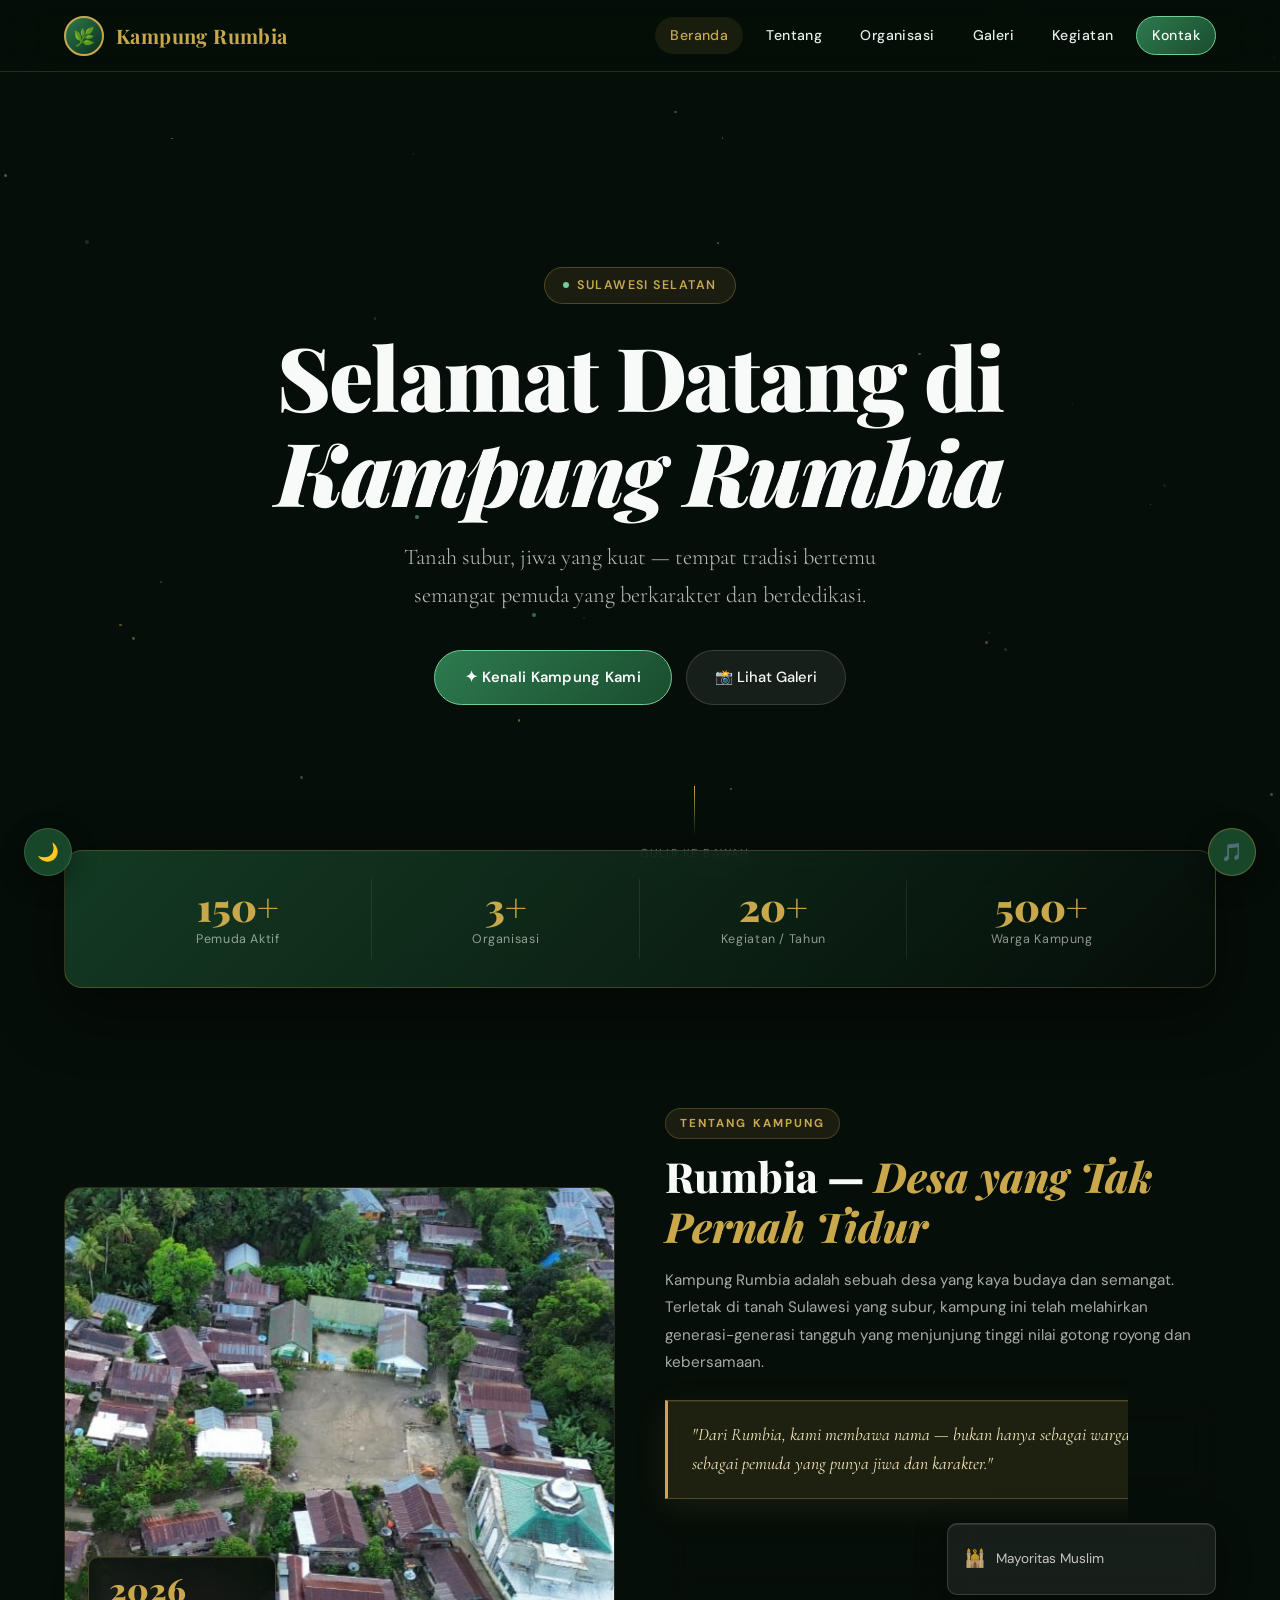
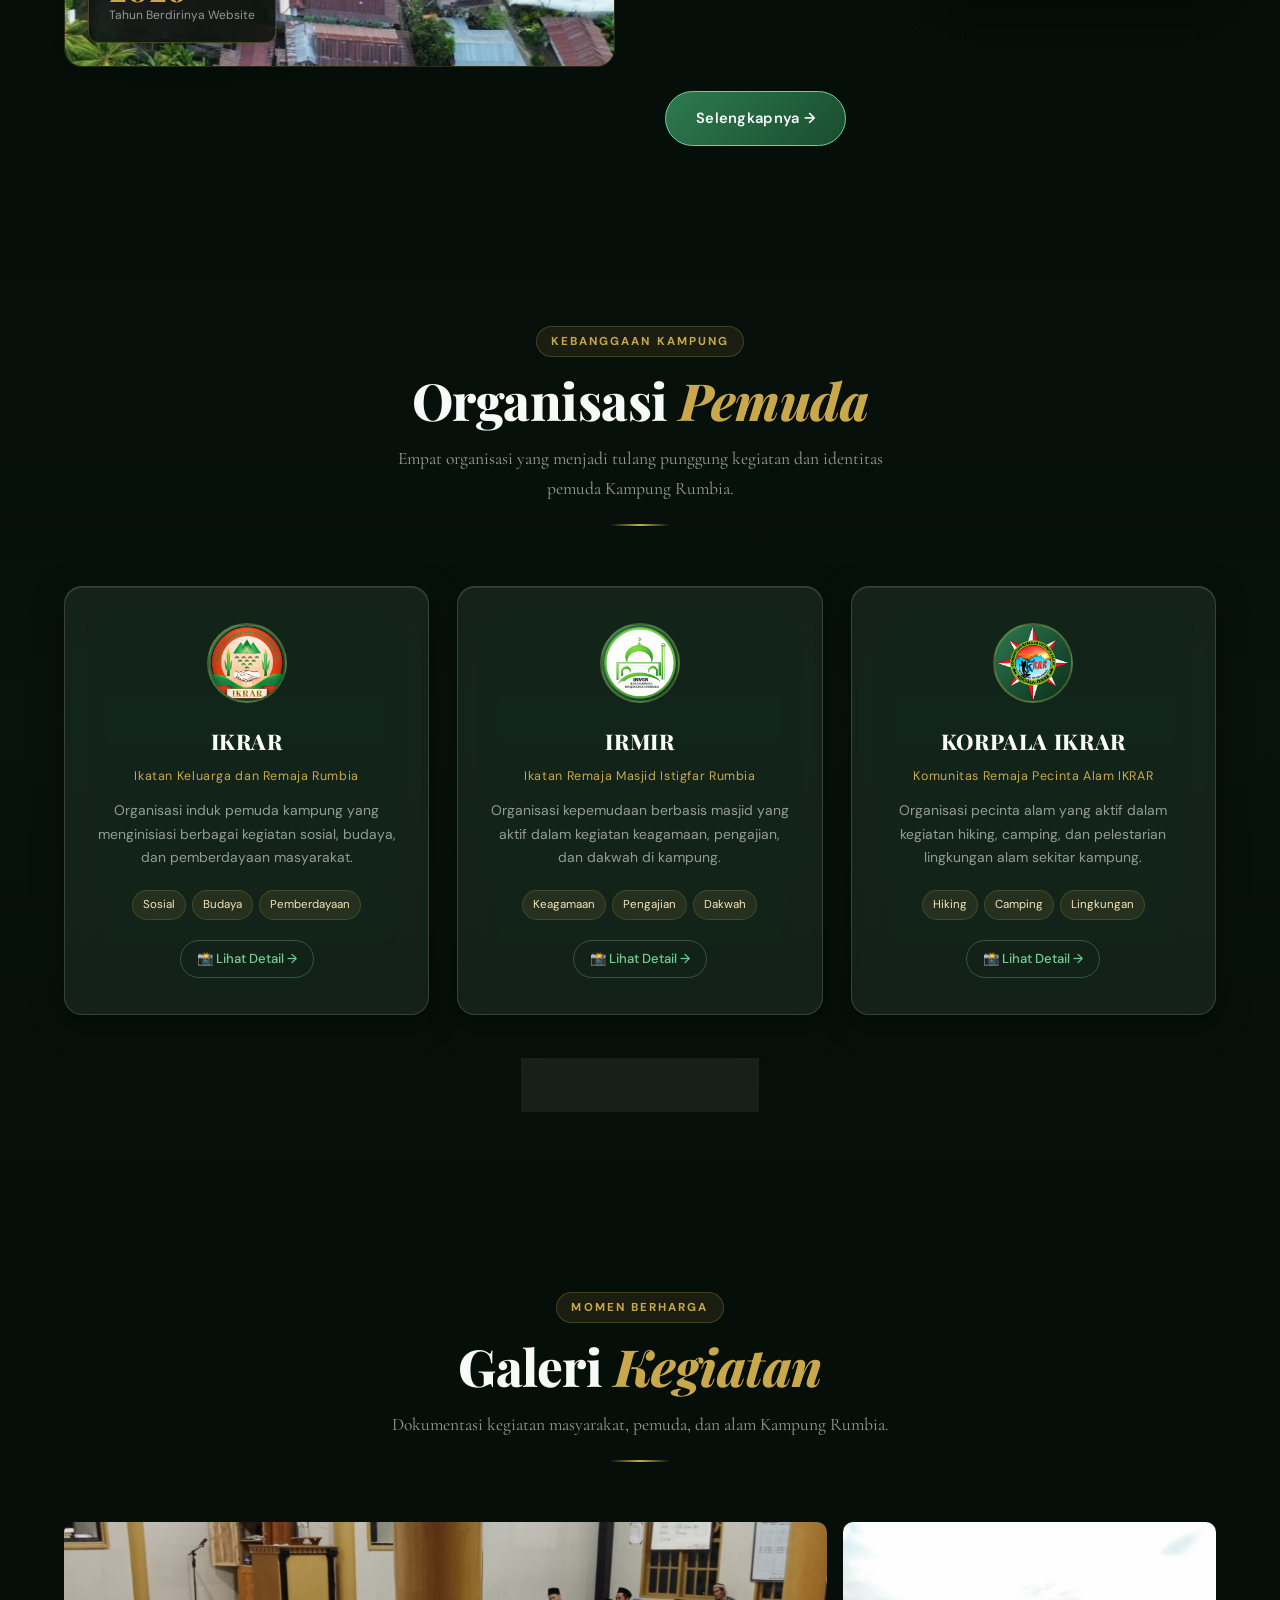
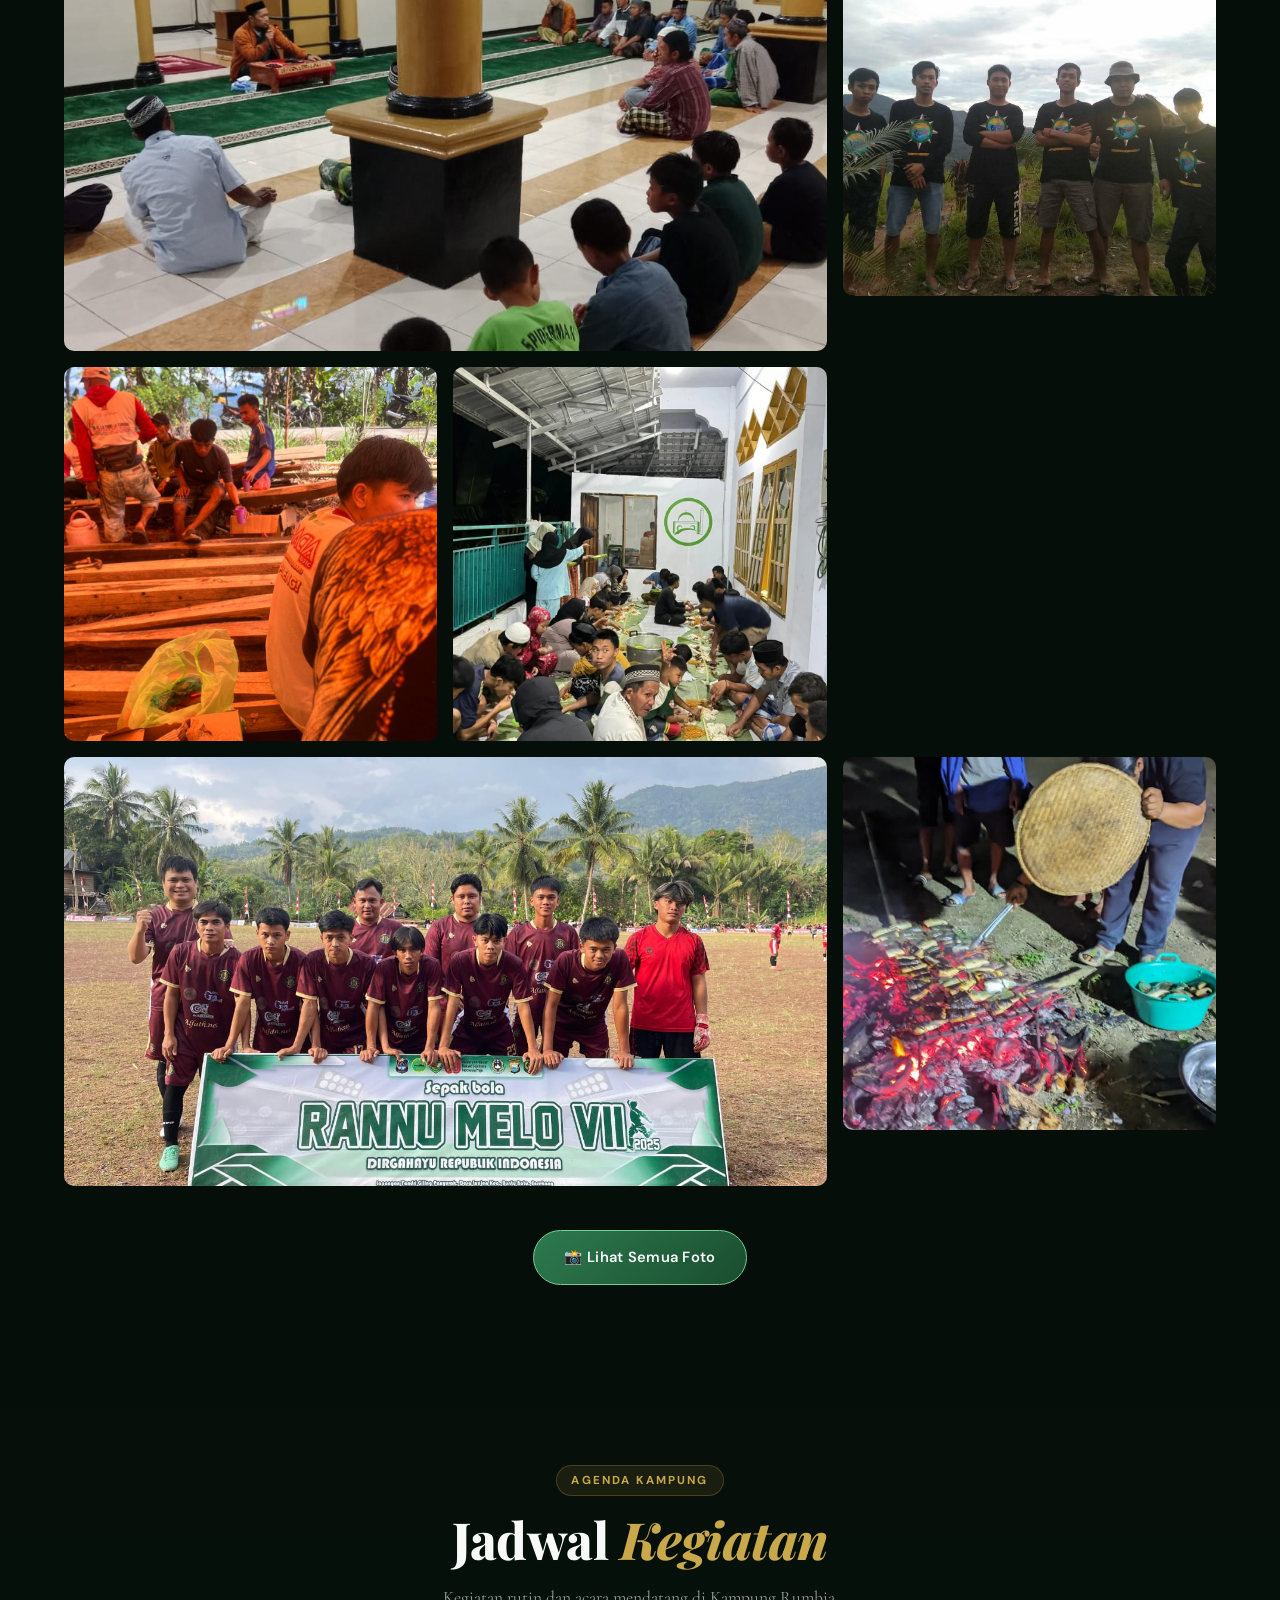
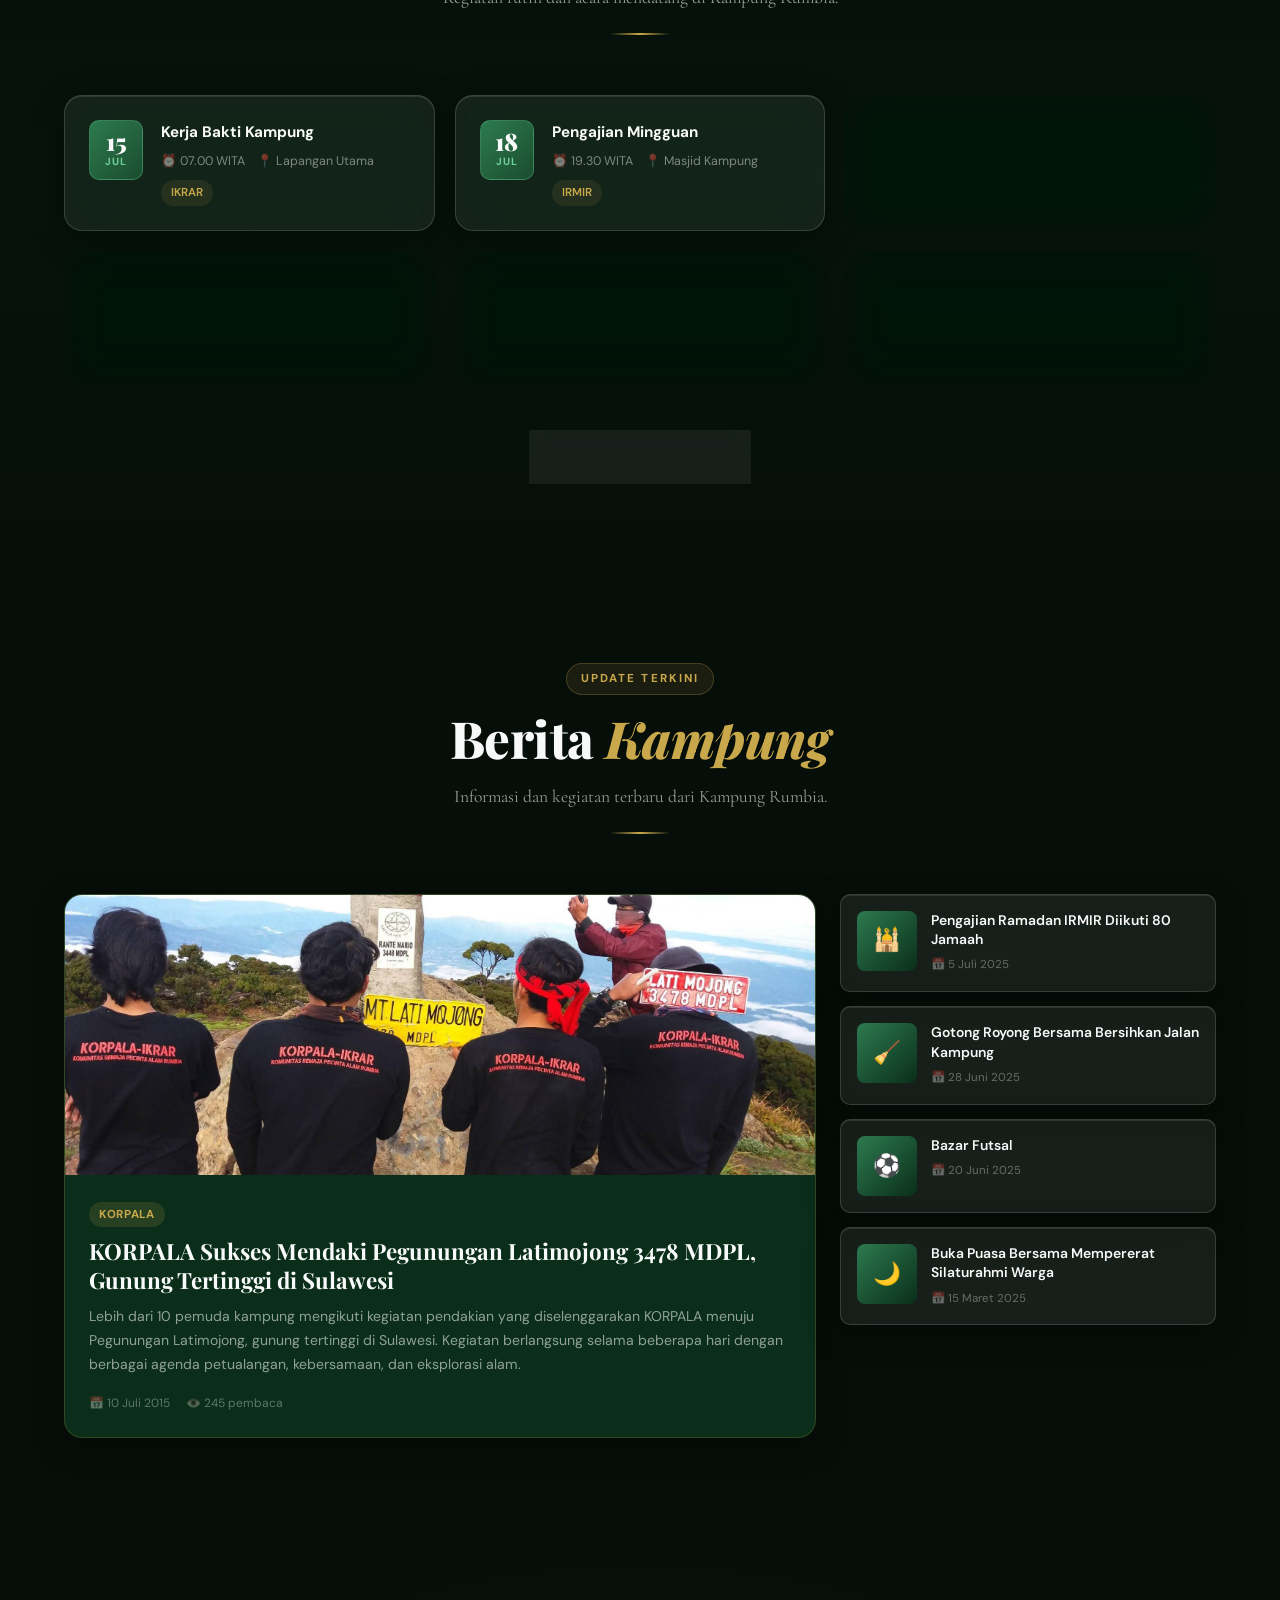
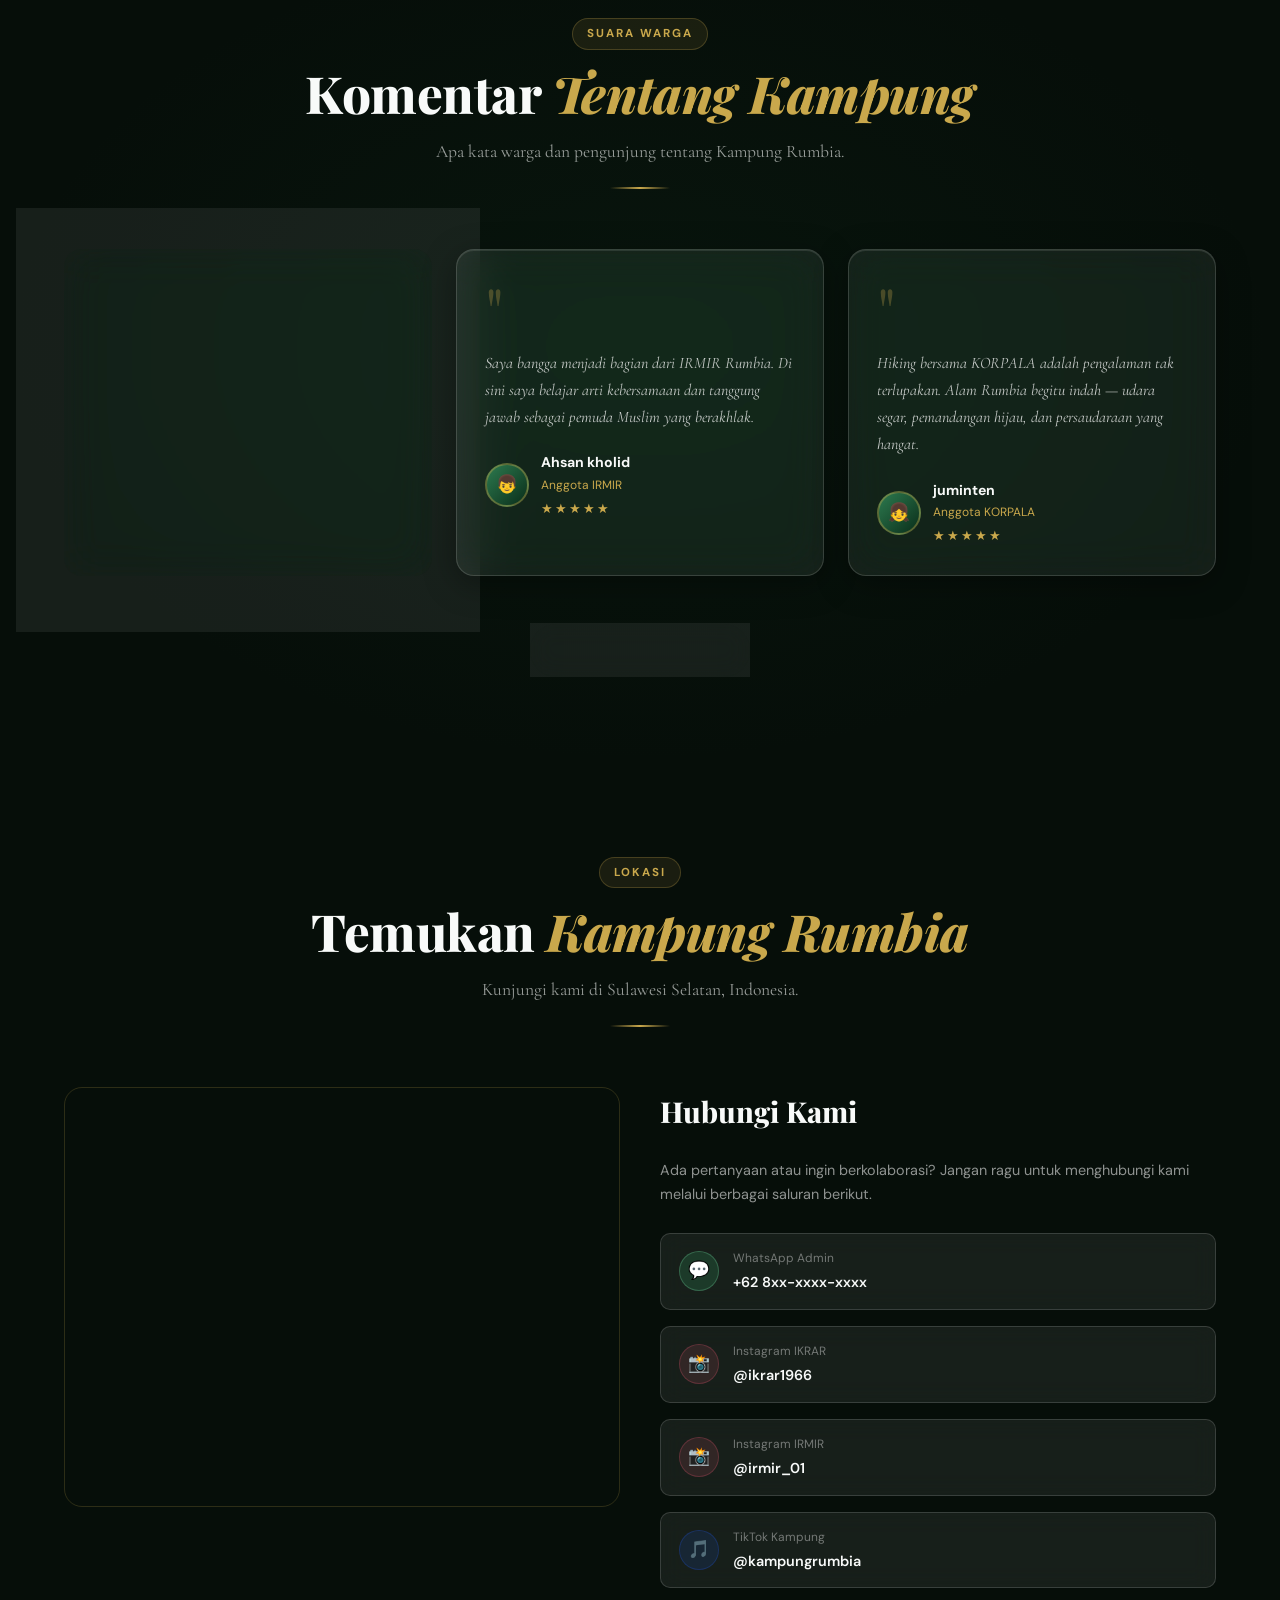
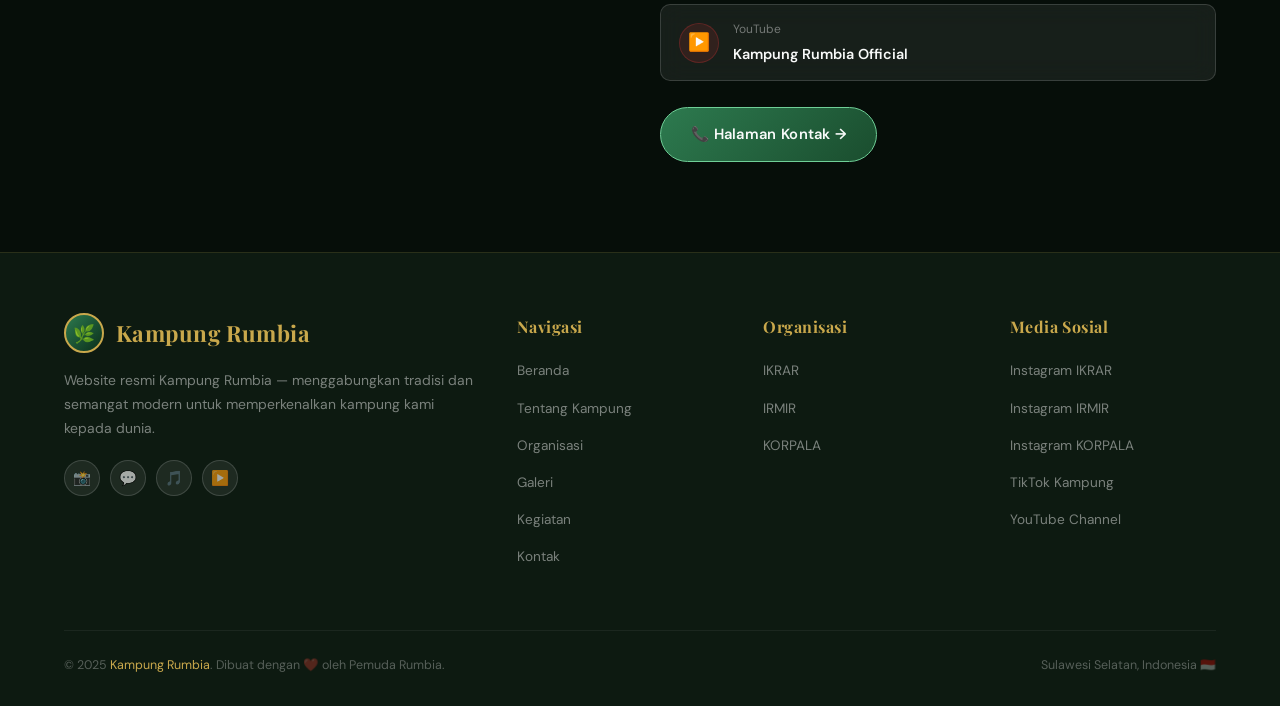
==== commit 6d794e72: "update galeri kampung" ====
--- a/index.html
+++ b/index.html
@@ -726,7 +726,6 @@
 
         playing = !playing;
       });
-      </script>
 
       // --- Dark / Light mode
       const themeToggle = document.getElementById("themeToggle");
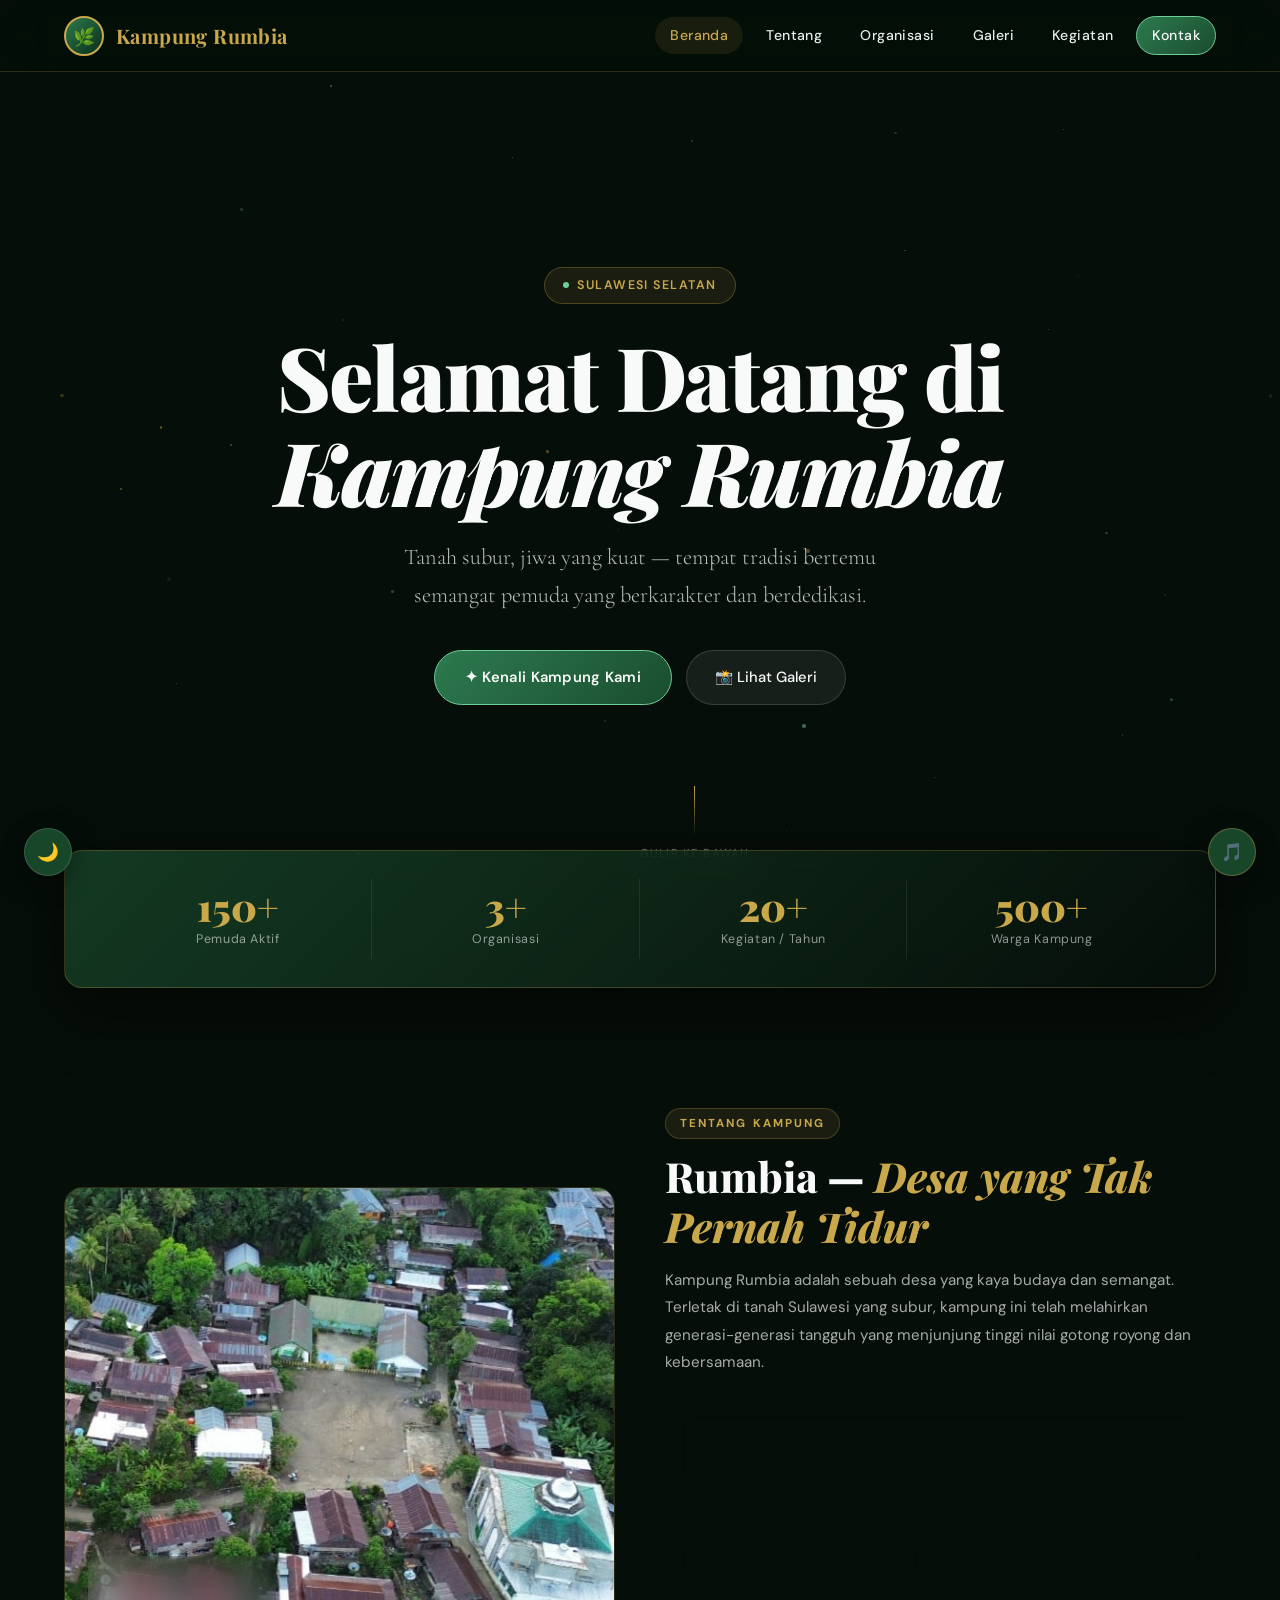
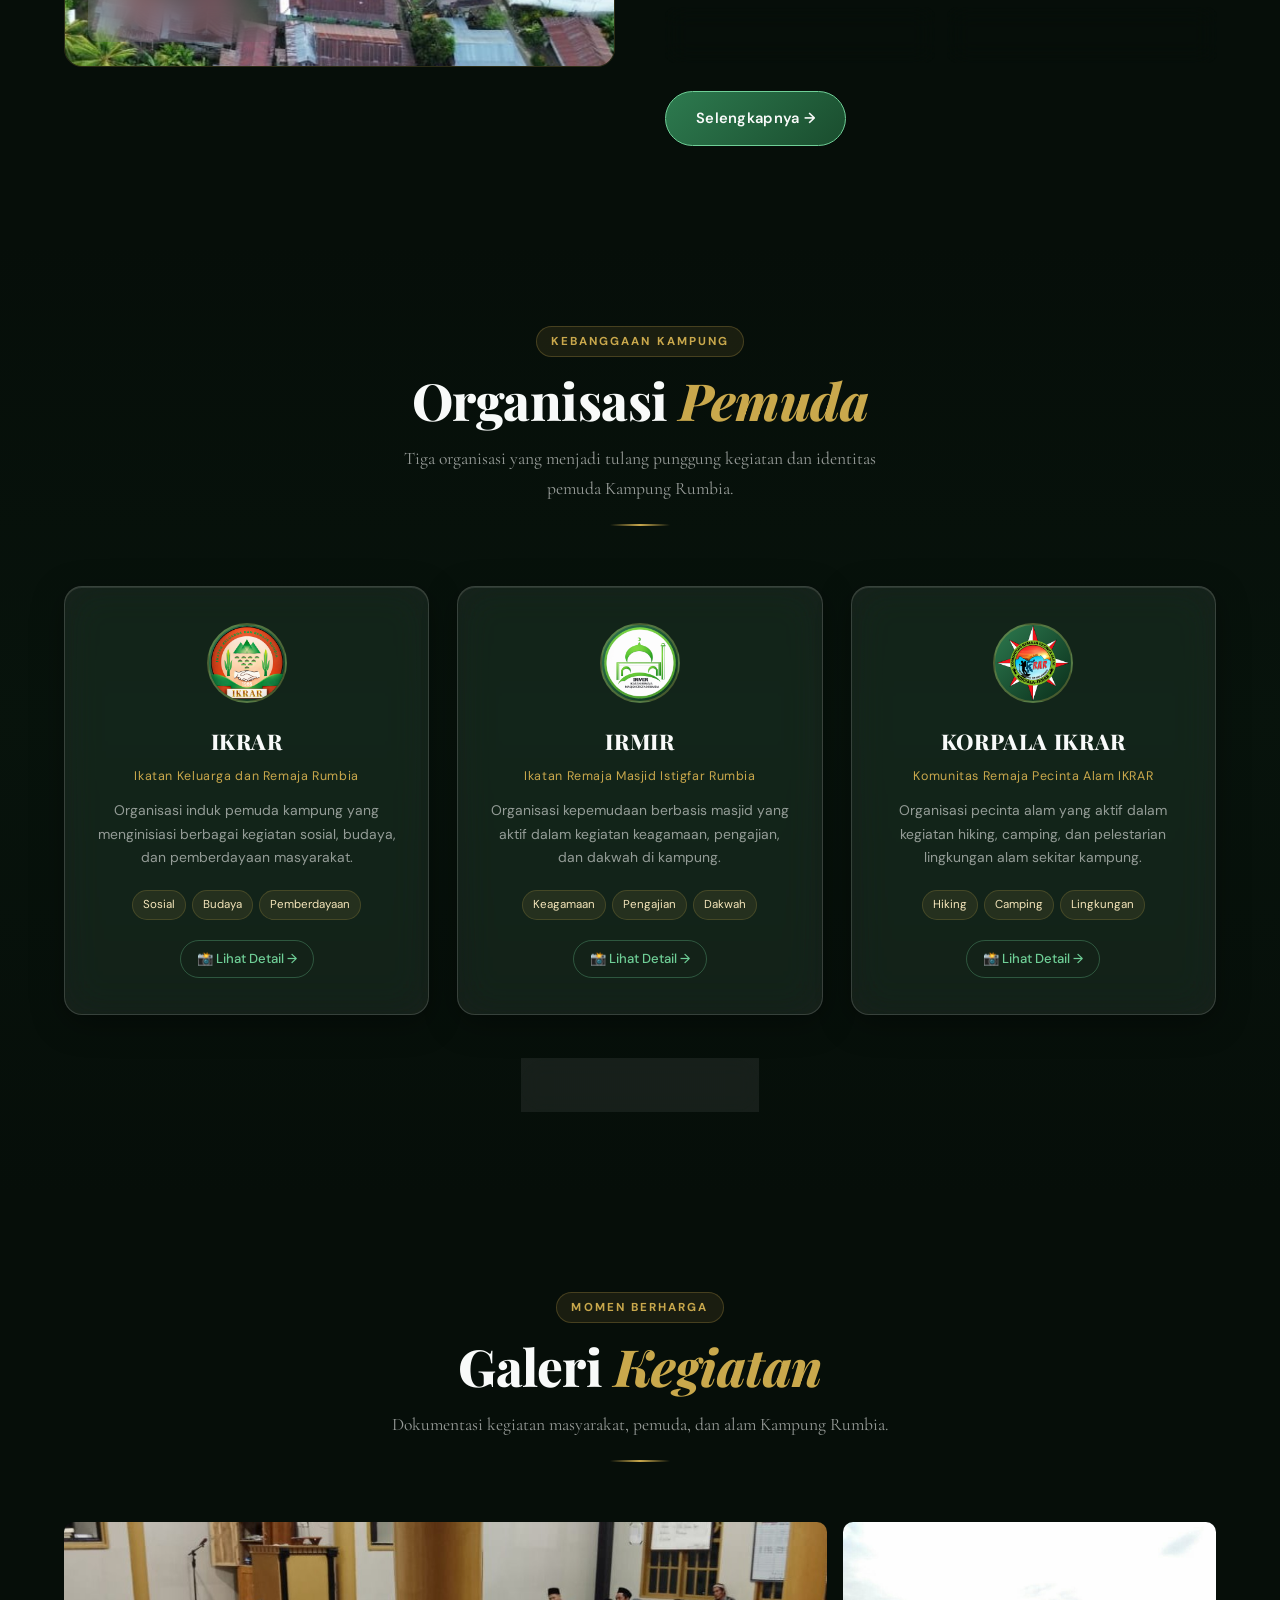
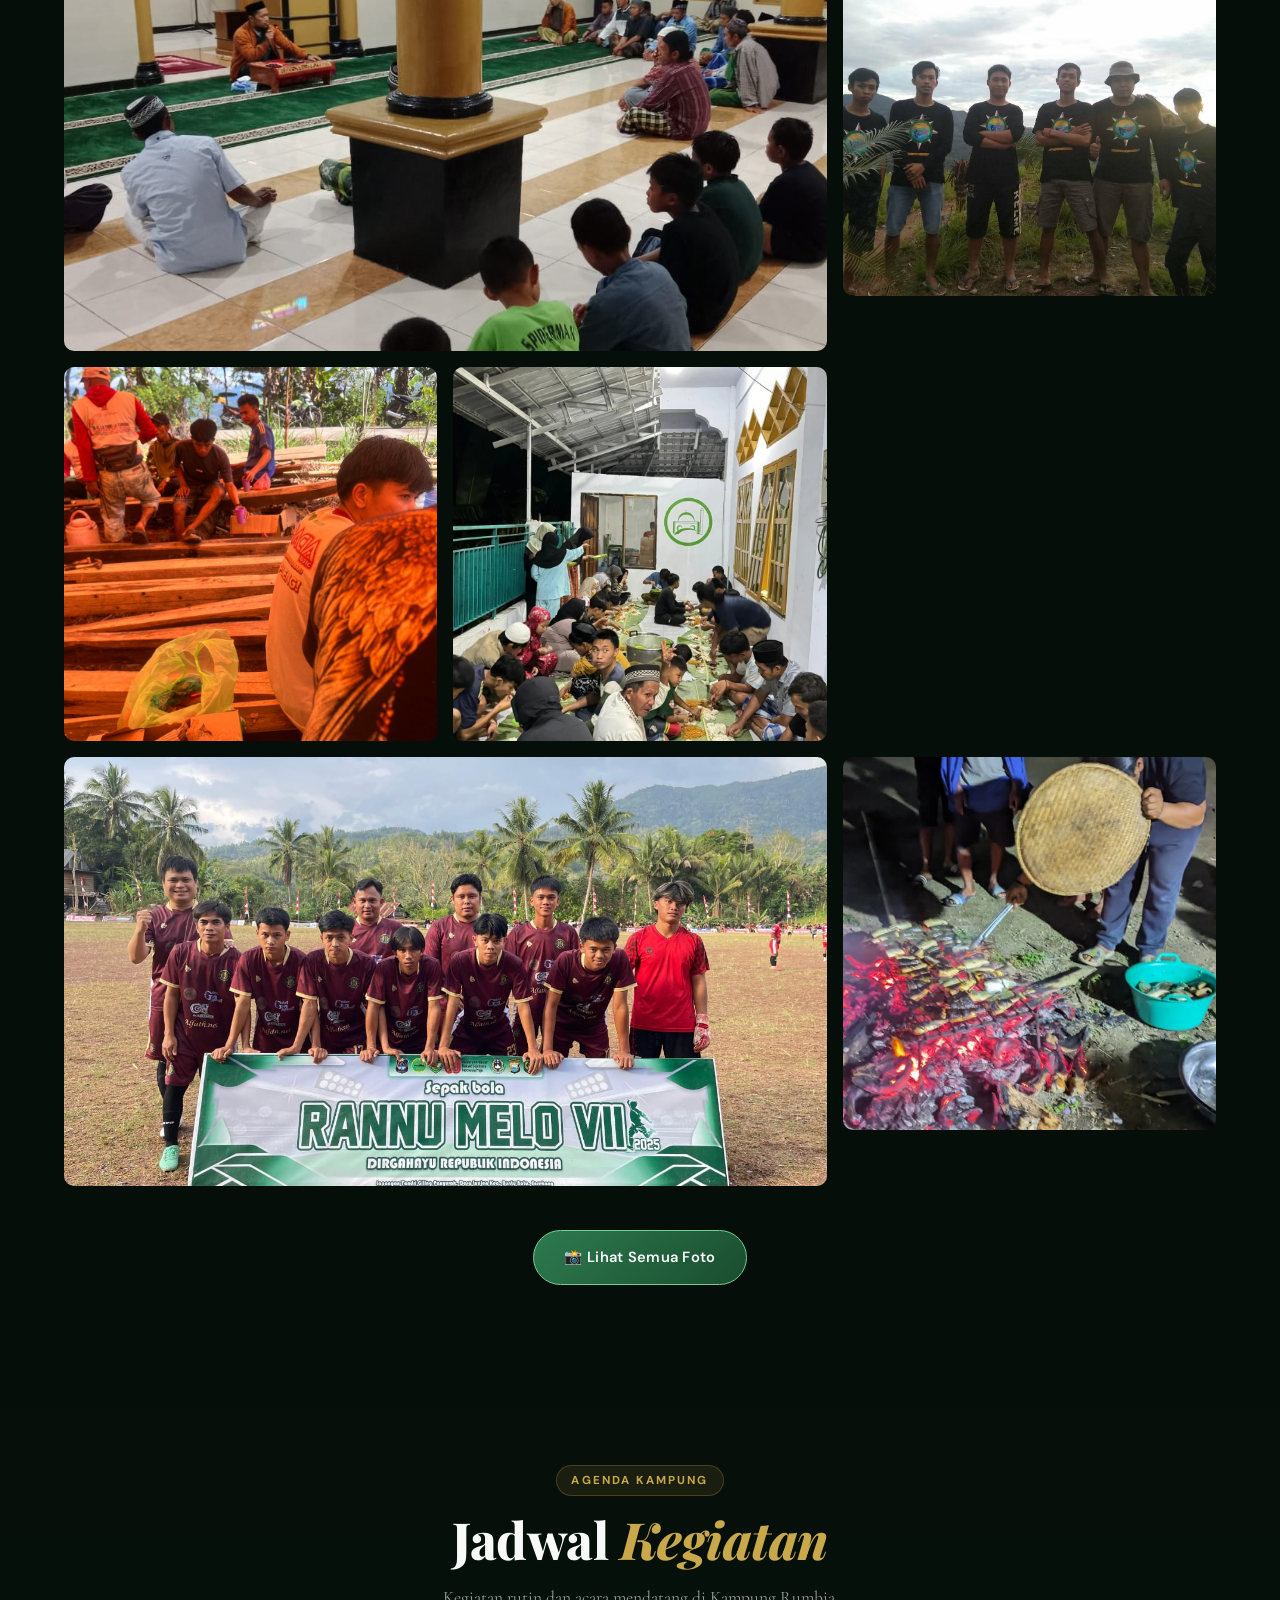
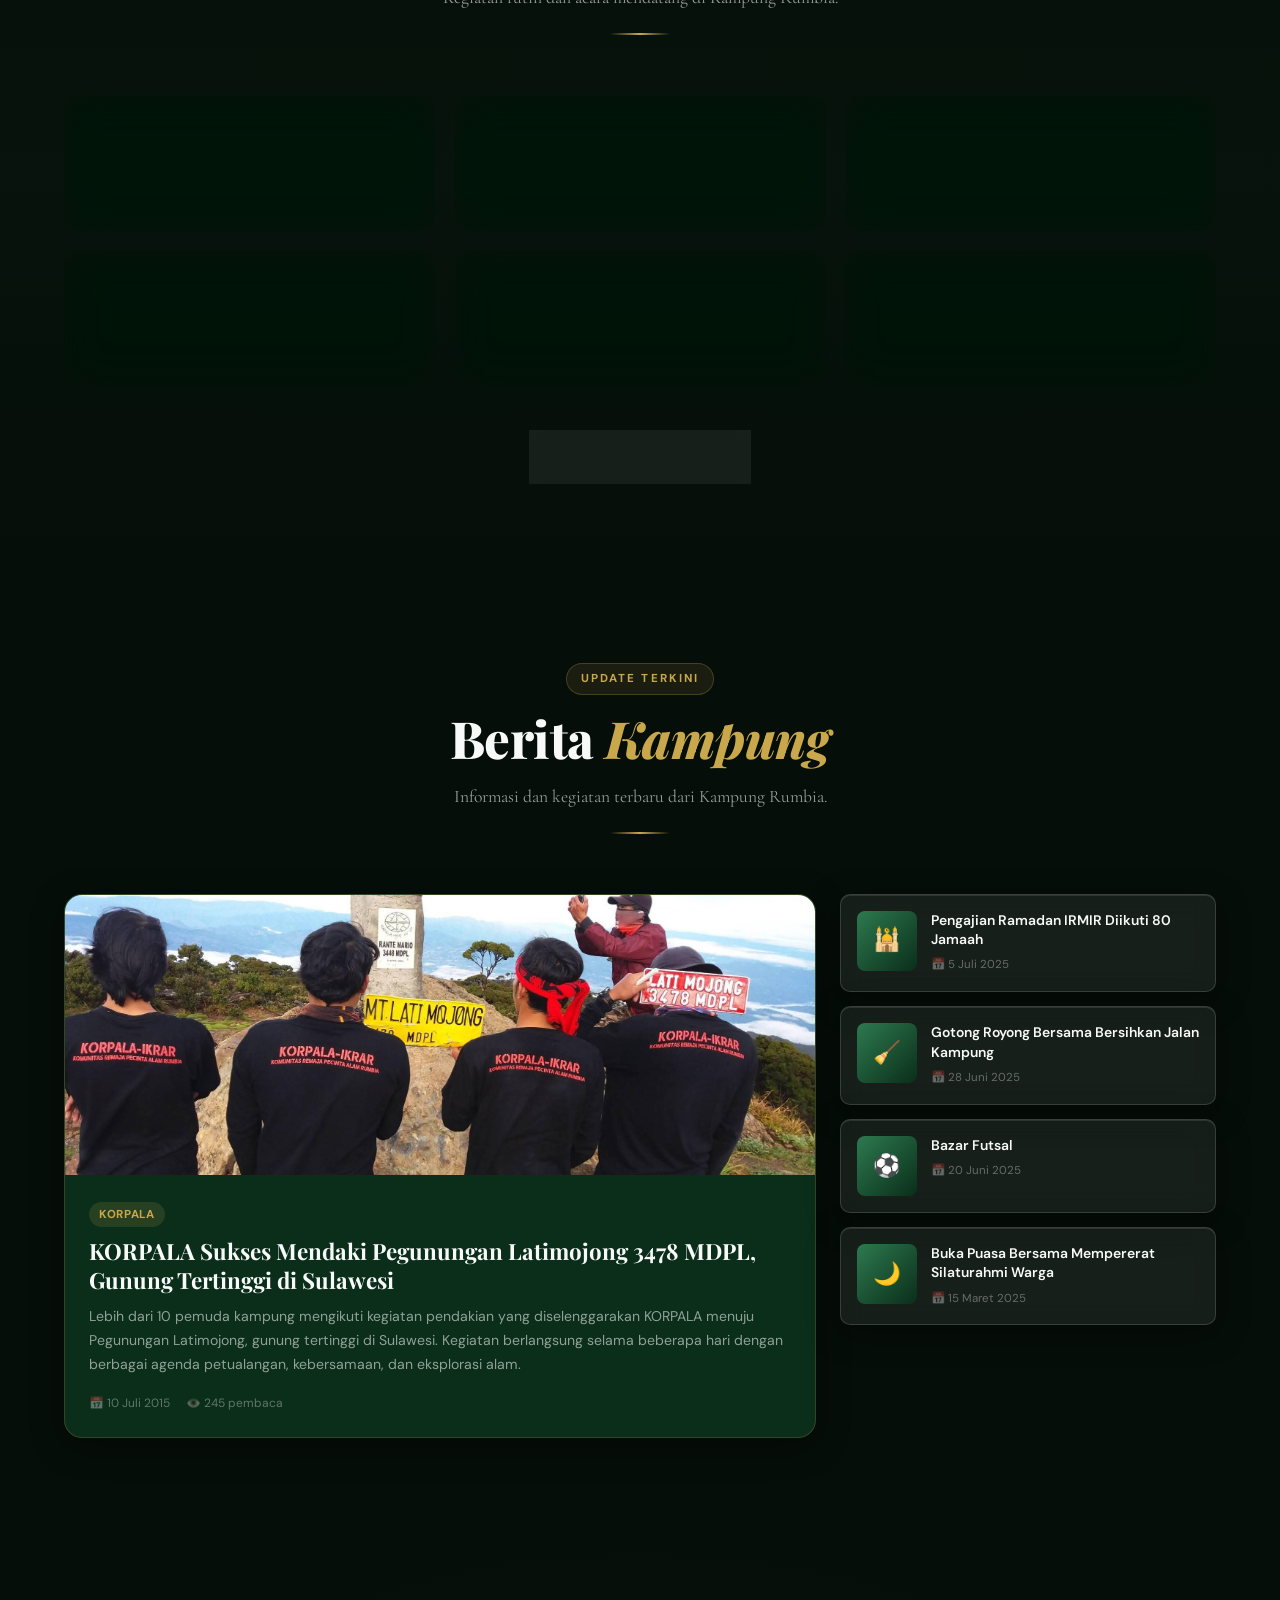
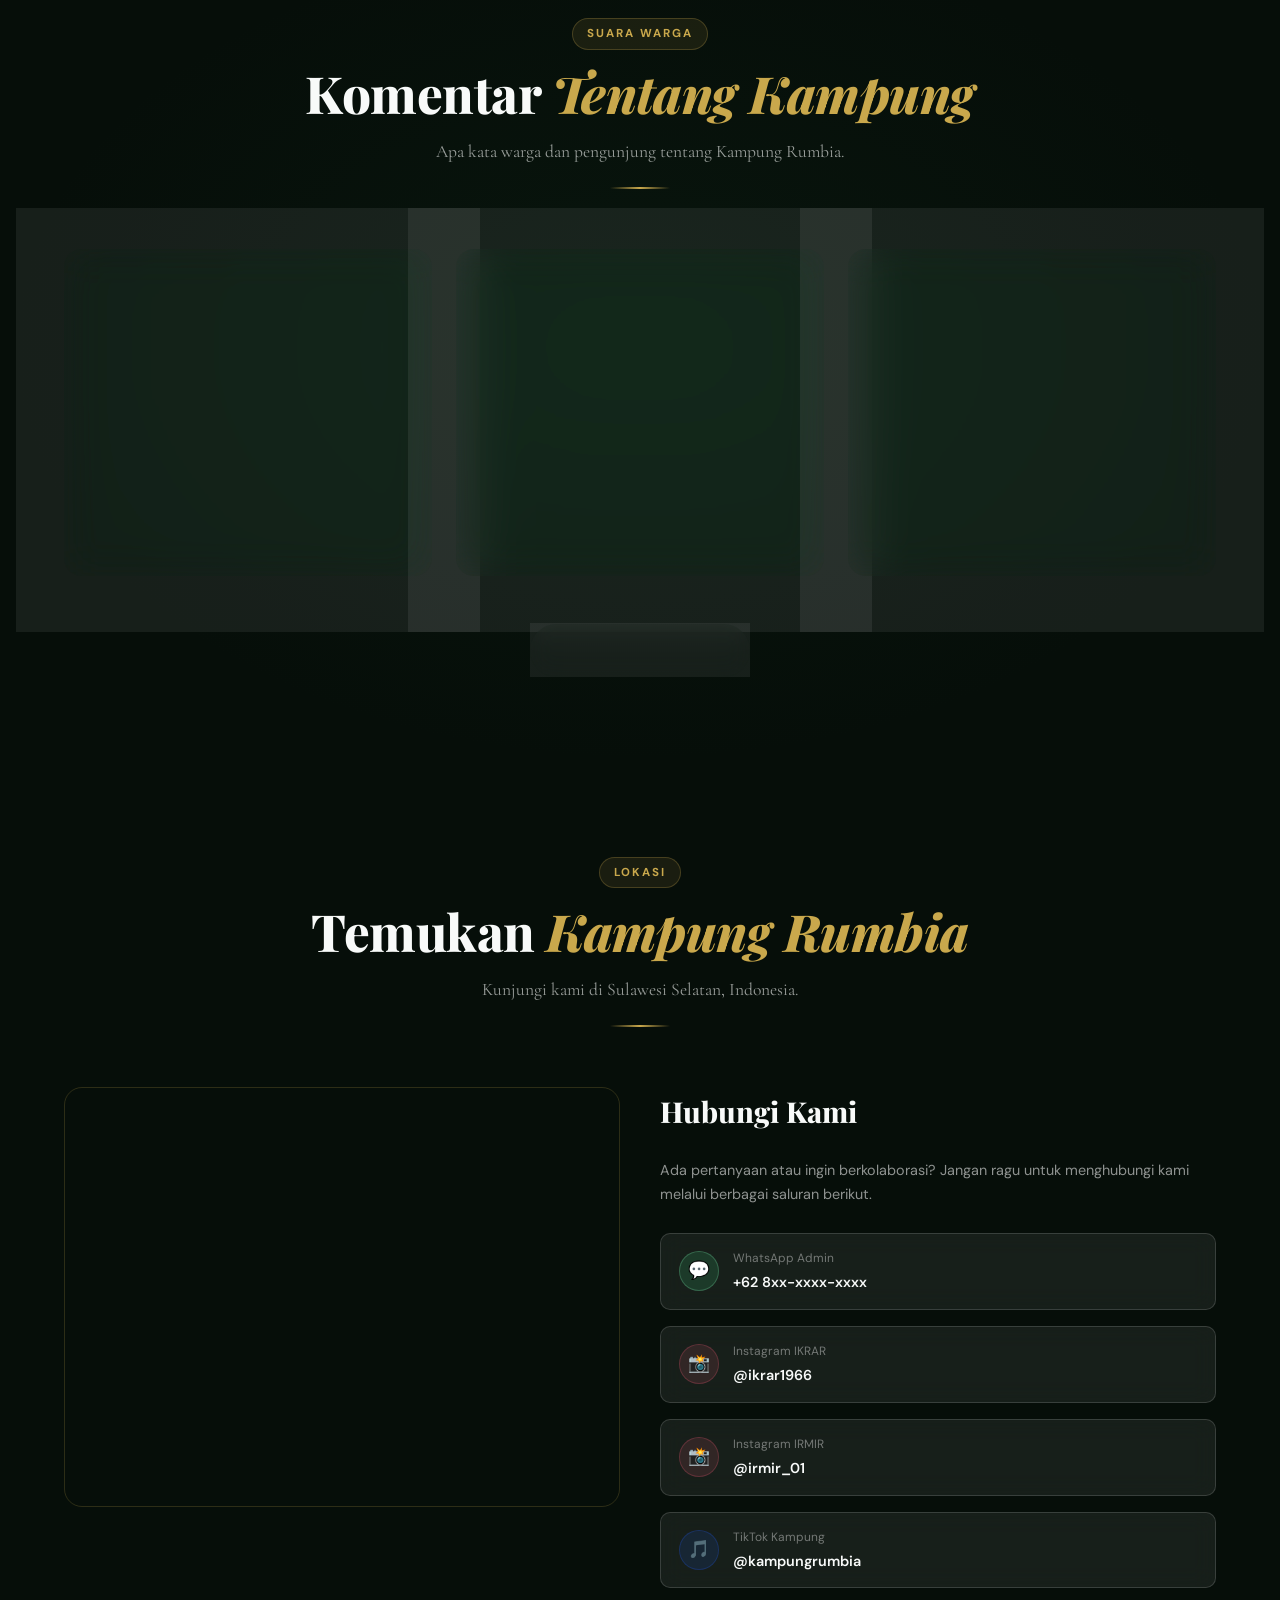
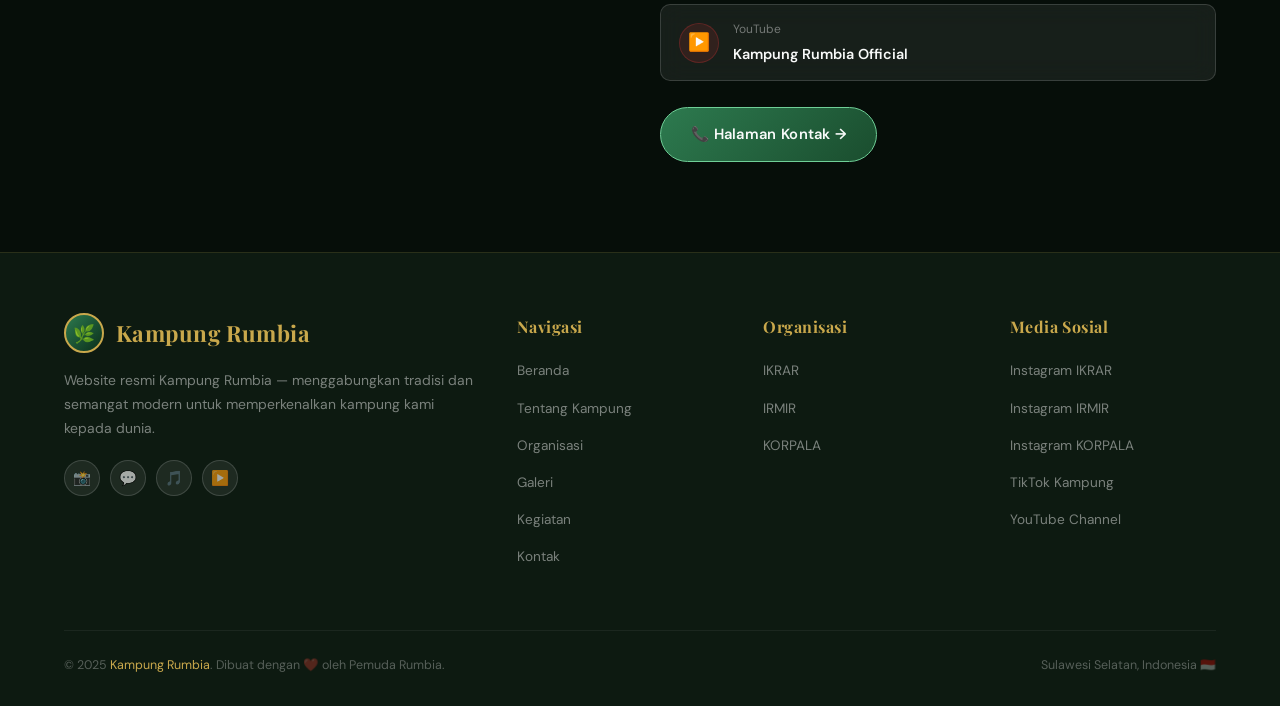
==== commit 3c4d582a: "tambah foto baru" ====
--- a/index.html
+++ b/index.html
@@ -152,7 +152,7 @@
       <div class="section-header reveal">
         <div class="section-tag">Kebanggaan Kampung</div>
         <h2 class="section-title">Organisasi <em>Pemuda</em></h2>
-        <p class="section-sub">Empat organisasi yang menjadi tulang punggung kegiatan dan identitas pemuda Kampung Rumbia.</p>
+        <p class="section-sub">Tiga organisasi yang menjadi tulang punggung kegiatan dan identitas pemuda Kampung Rumbia.</p>
         <div class="divider-gold"></div>
       </div>
 
@@ -706,14 +706,13 @@
       let playing = false;
 
       musicBtn.addEventListener("click", () => {
-
         if (playing) {
           bgMusic.pause();
           musicBtn.textContent = "🎵";
           musicBtn.classList.remove("playing");
         } else {
-
-          bgMusic.play()
+          bgMusic
+            .play()
             .then(() => {
               musicBtn.textContent = "🔊";
               musicBtn.classList.add("playing");
@@ -721,7 +720,6 @@
             .catch((err) => {
               console.log("Audio gagal diputar:", err);
             });
-
         }
 
         playing = !playing;
